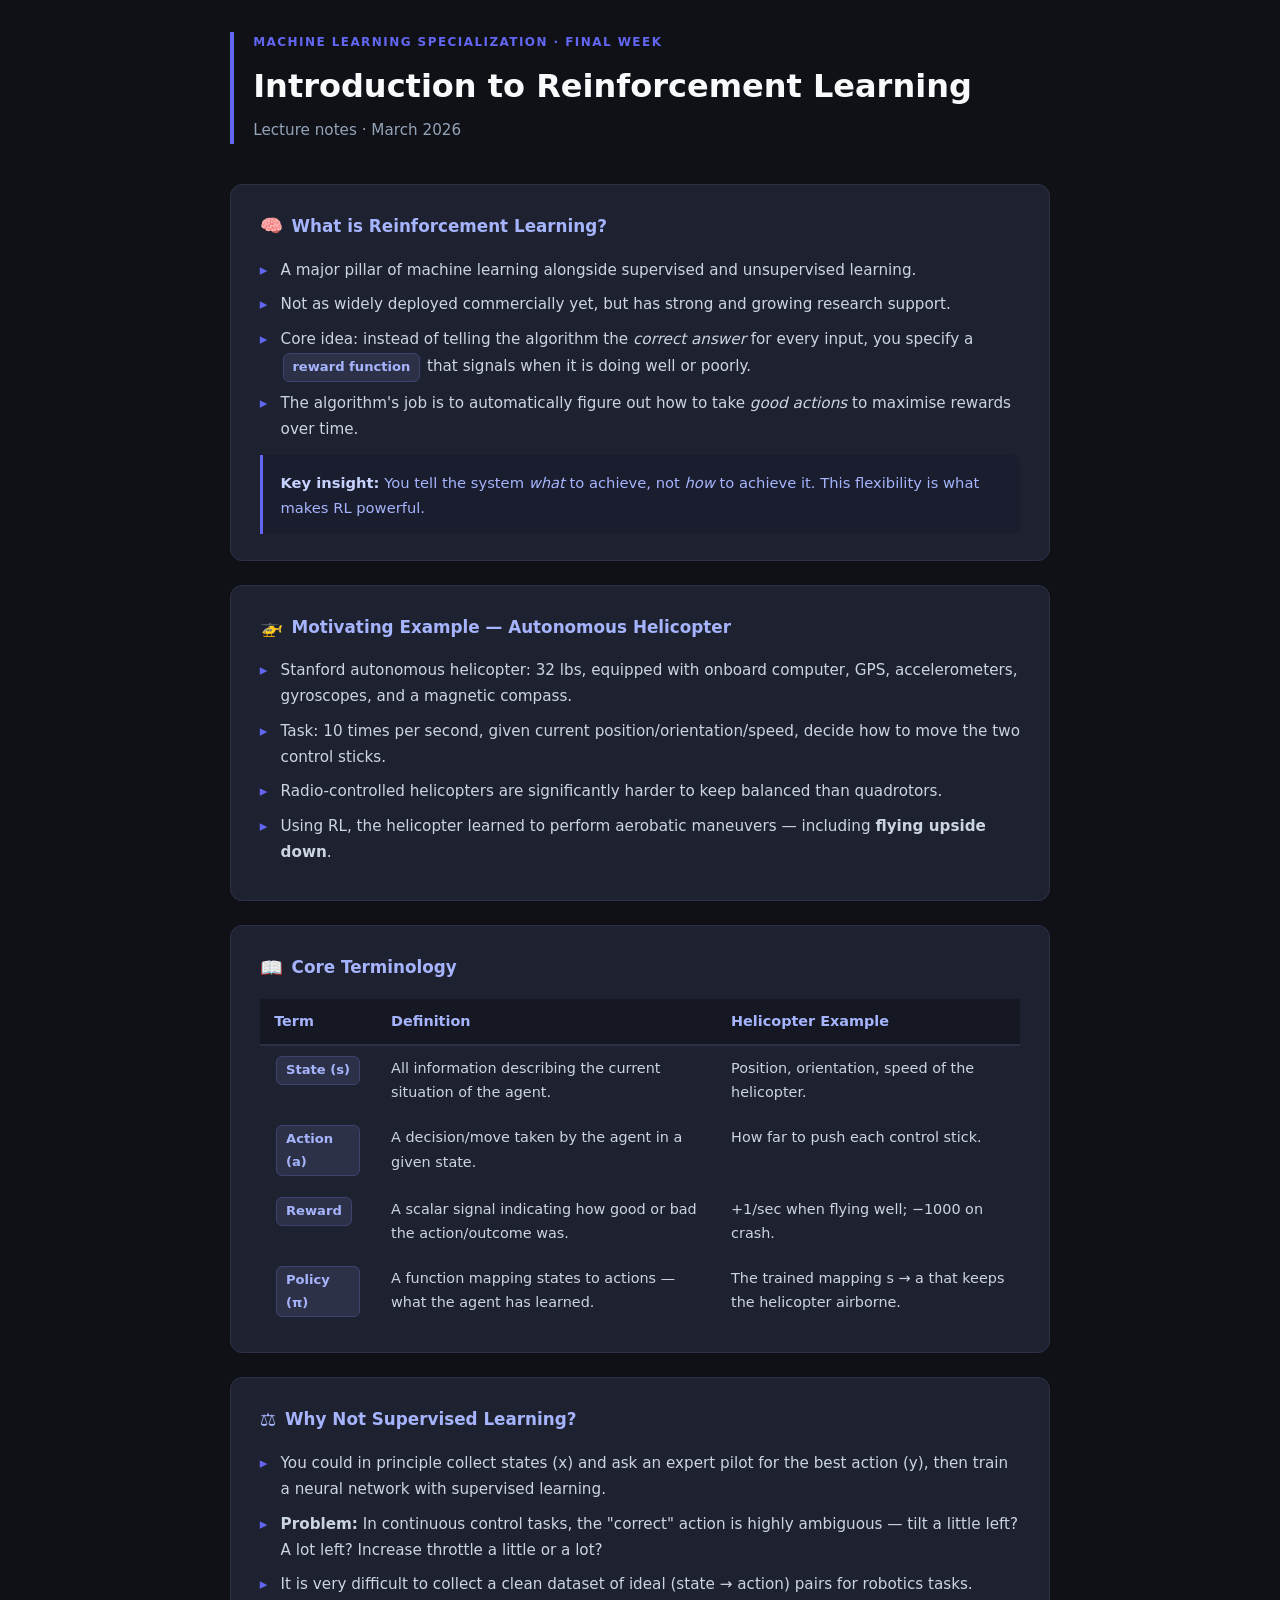
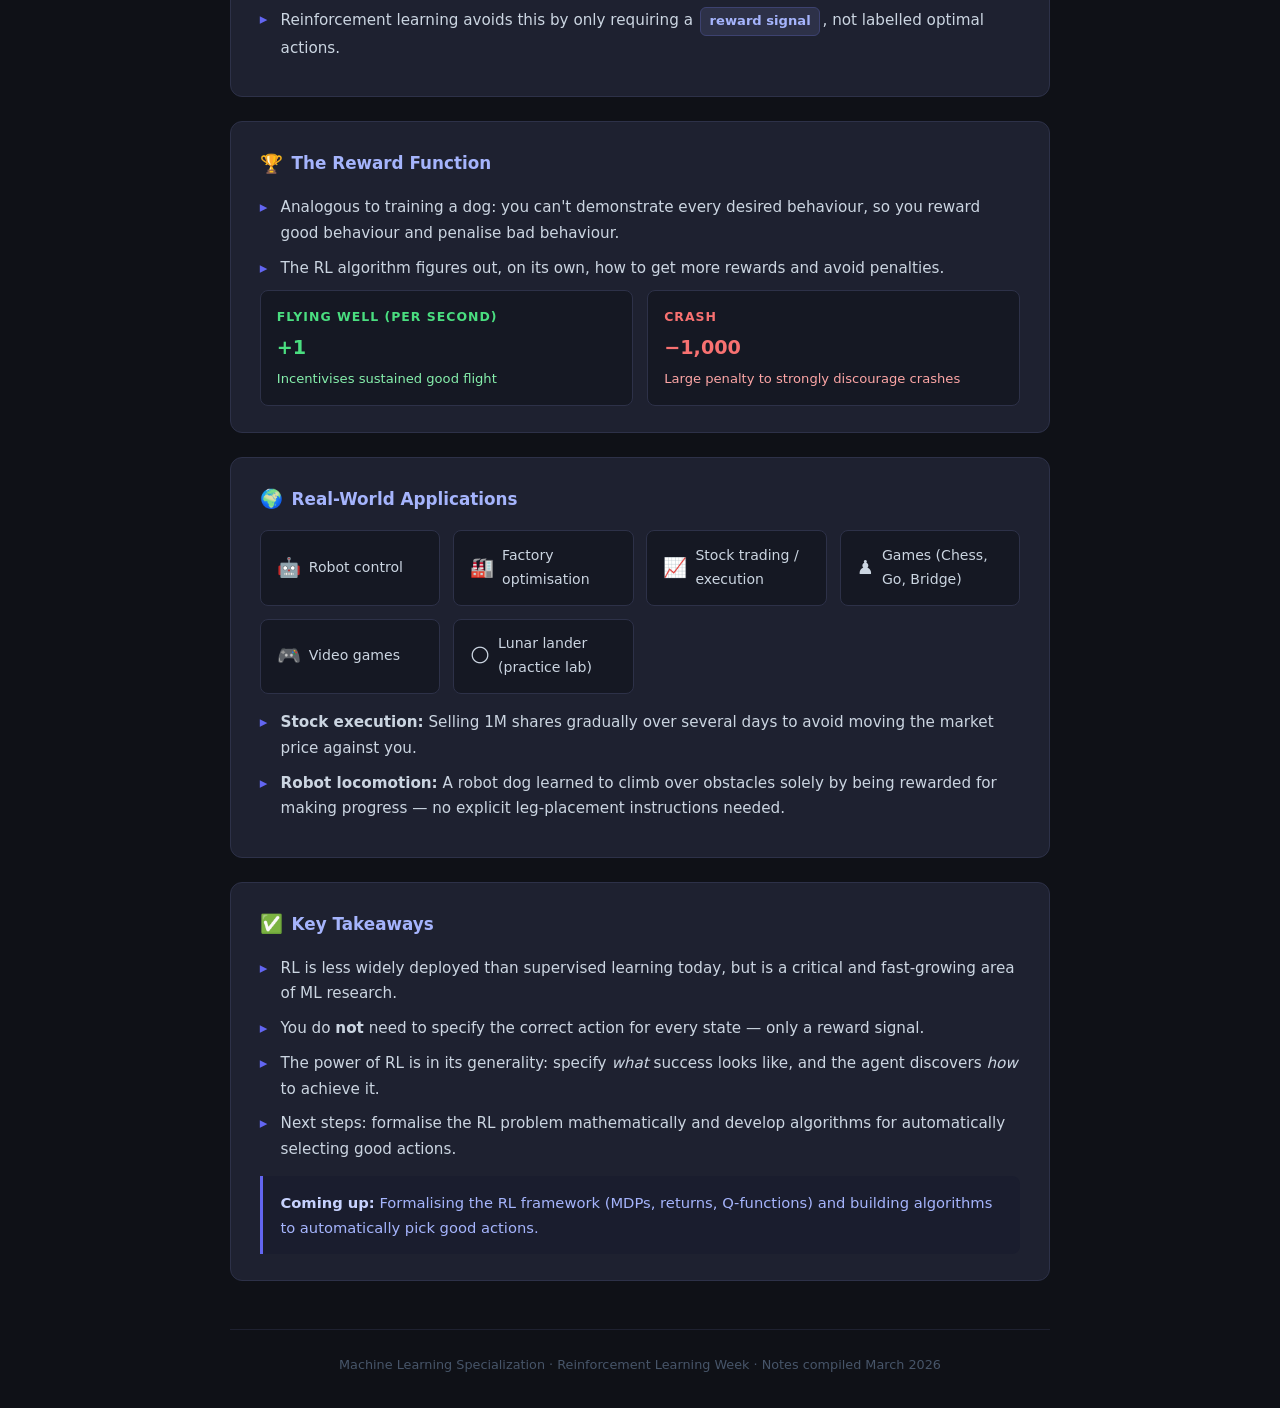
==== index.html @ 053bcd7f "Initial commit with project setup and basic structure established." ====
<!DOCTYPE html>
<html lang="en">
<head>
  <meta charset="UTF-8" />
  <meta name="viewport" content="width=device-width, initial-scale=1.0" />
  <title>Reinforcement Learning — Lecture Notes</title>
  <style>
    *, *::before, *::after { box-sizing: border-box; margin: 0; padding: 0; }

    body {
      font-family: 'Segoe UI', system-ui, -apple-system, sans-serif;
      background: #0f1117;
      color: #e2e8f0;
      line-height: 1.7;
      padding: 2rem 1rem;
    }

    .container {
      max-width: 820px;
      margin: 0 auto;
    }

    /* ── Header ── */
    header {
      border-left: 4px solid #6366f1;
      padding-left: 1.2rem;
      margin-bottom: 2.5rem;
    }
    header .tag {
      font-size: 0.75rem;
      font-weight: 600;
      letter-spacing: 0.12em;
      text-transform: uppercase;
      color: #6366f1;
      margin-bottom: 0.4rem;
    }
    header h1 {
      font-size: 2rem;
      font-weight: 700;
      color: #f8fafc;
      margin-bottom: 0.3rem;
    }
    header p.subtitle {
      color: #94a3b8;
      font-size: 0.95rem;
    }

    /* ── Section cards ── */
    .card {
      background: #1e2130;
      border: 1px solid #2d3148;
      border-radius: 12px;
      padding: 1.6rem 1.8rem;
      margin-bottom: 1.5rem;
    }
    .card h2 {
      font-size: 1.05rem;
      font-weight: 700;
      color: #a5b4fc;
      display: flex;
      align-items: center;
      gap: 0.55rem;
      margin-bottom: 1rem;
    }
    .card h2 .icon {
      font-size: 1.15rem;
    }

    ul {
      list-style: none;
      padding: 0;
    }
    ul li {
      position: relative;
      padding-left: 1.3rem;
      margin-bottom: 0.55rem;
      color: #cbd5e1;
      font-size: 0.95rem;
    }
    ul li::before {
      content: '▸';
      position: absolute;
      left: 0;
      color: #6366f1;
    }

    /* ── Key term pills ── */
    .term {
      display: inline-block;
      background: #2d3148;
      color: #a5b4fc;
      font-size: 0.82rem;
      font-weight: 600;
      padding: 0.15rem 0.55rem;
      border-radius: 6px;
      margin: 0 2px;
      border: 1px solid #3d4270;
    }

    /* ── Reward box ── */
    .reward-grid {
      display: grid;
      grid-template-columns: 1fr 1fr;
      gap: 0.9rem;
      margin-top: 0.5rem;
    }
    .reward-item {
      background: #151823;
      border-radius: 8px;
      padding: 0.9rem 1rem;
      border: 1px solid #2d3148;
      font-size: 0.9rem;
    }
    .reward-item .label {
      font-size: 0.78rem;
      font-weight: 700;
      letter-spacing: 0.08em;
      text-transform: uppercase;
      margin-bottom: 0.3rem;
    }
    .good .label { color: #4ade80; }
    .bad  .label { color: #f87171; }
    .reward-item .value {
      font-size: 1.2rem;
      font-weight: 700;
    }
    .good .value { color: #4ade80; }
    .bad  .value { color: #f87171; }

    /* ── Applications grid ── */
    .app-grid {
      display: grid;
      grid-template-columns: repeat(auto-fit, minmax(160px, 1fr));
      gap: 0.8rem;
      margin-top: 0.4rem;
    }
    .app-item {
      background: #151823;
      border: 1px solid #2d3148;
      border-radius: 8px;
      padding: 0.8rem 1rem;
      font-size: 0.88rem;
      color: #cbd5e1;
      display: flex;
      align-items: center;
      gap: 0.5rem;
    }
    .app-item .emoji { font-size: 1.2rem; }

    /* ── Callout ── */
    .callout {
      background: #1a1d2e;
      border-left: 3px solid #6366f1;
      border-radius: 0 8px 8px 0;
      padding: 0.9rem 1.1rem;
      margin-top: 0.8rem;
      font-size: 0.92rem;
      color: #a5b4fc;
    }
    .callout strong { color: #c7d2fe; }

    /* ── Comparison table ── */
    table {
      width: 100%;
      border-collapse: collapse;
      font-size: 0.9rem;
      margin-top: 0.6rem;
    }
    th {
      background: #151823;
      color: #a5b4fc;
      font-weight: 700;
      padding: 0.65rem 0.9rem;
      text-align: left;
      border-bottom: 2px solid #2d3148;
    }
    td {
      padding: 0.6rem 0.9rem;
      border-bottom: 1px solid #1e2130;
      color: #cbd5e1;
      vertical-align: top;
    }
    tr:last-child td { border-bottom: none; }
    tr:hover td { background: #1a1e30; }

    /* ── Footer ── */
    footer {
      text-align: center;
      color: #475569;
      font-size: 0.8rem;
      margin-top: 3rem;
      padding-top: 1.5rem;
      border-top: 1px solid #1e2130;
    }
  </style>
</head>
<body>
<div class="container">

  <header>
    <div class="tag">Machine Learning Specialization · Final Week</div>
    <h1>Introduction to Reinforcement Learning</h1>
    <p class="subtitle">Lecture notes · March 2026</p>
  </header>

  <!-- 1. What is RL? -->
  <div class="card">
    <h2><span class="icon">🧠</span> What is Reinforcement Learning?</h2>
    <ul>
      <li>A major pillar of machine learning alongside supervised and unsupervised learning.</li>
      <li>Not as widely deployed commercially yet, but has strong and growing research support.</li>
      <li>Core idea: instead of telling the algorithm the <em>correct answer</em> for every input, you specify a <span class="term">reward function</span> that signals when it is doing well or poorly.</li>
      <li>The algorithm's job is to automatically figure out how to take <em>good actions</em> to maximise rewards over time.</li>
    </ul>
    <div class="callout">
      <strong>Key insight:</strong> You tell the system <em>what</em> to achieve, not <em>how</em> to achieve it. This flexibility is what makes RL powerful.
    </div>
  </div>

  <!-- 2. Motivating Example -->
  <div class="card">
    <h2><span class="icon">🚁</span> Motivating Example — Autonomous Helicopter</h2>
    <ul>
      <li>Stanford autonomous helicopter: 32 lbs, equipped with onboard computer, GPS, accelerometers, gyroscopes, and a magnetic compass.</li>
      <li>Task: 10 times per second, given current position/orientation/speed, decide how to move the two control sticks.</li>
      <li>Radio-controlled helicopters are significantly harder to keep balanced than quadrotors.</li>
      <li>Using RL, the helicopter learned to perform aerobatic maneuvers — including <strong>flying upside down</strong>.</li>
    </ul>
  </div>

  <!-- 3. Core Terminology -->
  <div class="card">
    <h2><span class="icon">📖</span> Core Terminology</h2>
    <table>
      <thead>
        <tr>
          <th>Term</th>
          <th>Definition</th>
          <th>Helicopter Example</th>
        </tr>
      </thead>
      <tbody>
        <tr>
          <td><span class="term">State (s)</span></td>
          <td>All information describing the current situation of the agent.</td>
          <td>Position, orientation, speed of the helicopter.</td>
        </tr>
        <tr>
          <td><span class="term">Action (a)</span></td>
          <td>A decision/move taken by the agent in a given state.</td>
          <td>How far to push each control stick.</td>
        </tr>
        <tr>
          <td><span class="term">Reward</span></td>
          <td>A scalar signal indicating how good or bad the action/outcome was.</td>
          <td>+1/sec when flying well; −1000 on crash.</td>
        </tr>
        <tr>
          <td><span class="term">Policy (π)</span></td>
          <td>A function mapping states to actions — what the agent has learned.</td>
          <td>The trained mapping s → a that keeps the helicopter airborne.</td>
        </tr>
      </tbody>
    </table>
  </div>

  <!-- 4. Why Not Supervised Learning? -->
  <div class="card">
    <h2><span class="icon">⚖️</span> Why Not Supervised Learning?</h2>
    <ul>
      <li>You could in principle collect states (x) and ask an expert pilot for the best action (y), then train a neural network with supervised learning.</li>
      <li><strong>Problem:</strong> In continuous control tasks, the "correct" action is highly ambiguous — tilt a little left? A lot left? Increase throttle a little or a lot?</li>
      <li>It is very difficult to collect a clean dataset of ideal (state → action) pairs for robotics tasks.</li>
      <li>Reinforcement learning avoids this by only requiring a <span class="term">reward signal</span>, not labelled optimal actions.</li>
    </ul>
  </div>

  <!-- 5. Reward Function -->
  <div class="card">
    <h2><span class="icon">🏆</span> The Reward Function</h2>
    <ul>
      <li>Analogous to training a dog: you can't demonstrate every desired behaviour, so you reward good behaviour and penalise bad behaviour.</li>
      <li>The RL algorithm figures out, on its own, how to get more rewards and avoid penalties.</li>
    </ul>
    <div class="reward-grid">
      <div class="reward-item good">
        <div class="label">Flying well (per second)</div>
        <div class="value">+1</div>
        <div style="font-size:0.82rem; color:#86efac; margin-top:0.25rem;">Incentivises sustained good flight</div>
      </div>
      <div class="reward-item bad">
        <div class="label">Crash</div>
        <div class="value">−1,000</div>
        <div style="font-size:0.82rem; color:#fca5a5; margin-top:0.25rem;">Large penalty to strongly discourage crashes</div>
      </div>
    </div>
  </div>

  <!-- 6. Applications -->
  <div class="card">
    <h2><span class="icon">🌍</span> Real-World Applications</h2>
    <div class="app-grid">
      <div class="app-item"><span class="emoji">🤖</span> Robot control</div>
      <div class="app-item"><span class="emoji">🏭</span> Factory optimisation</div>
      <div class="app-item"><span class="emoji">📈</span> Stock trading / execution</div>
      <div class="app-item"><span class="emoji">♟️</span> Games (Chess, Go, Bridge)</div>
      <div class="app-item"><span class="emoji">🎮</span> Video games</div>
      <div class="app-item"><span class="emoji">🌕</span> Lunar lander (practice lab)</div>
    </div>
    <ul style="margin-top:1rem;">
      <li><strong>Stock execution:</strong> Selling 1M shares gradually over several days to avoid moving the market price against you.</li>
      <li><strong>Robot locomotion:</strong> A robot dog learned to climb over obstacles solely by being rewarded for making progress — no explicit leg-placement instructions needed.</li>
    </ul>
  </div>

  <!-- 7. Key Takeaways -->
  <div class="card">
    <h2><span class="icon">✅</span> Key Takeaways</h2>
    <ul>
      <li>RL is less widely deployed than supervised learning today, but is a critical and fast-growing area of ML research.</li>
      <li>You do <strong>not</strong> need to specify the correct action for every state — only a reward signal.</li>
      <li>The power of RL is in its generality: specify <em>what</em> success looks like, and the agent discovers <em>how</em> to achieve it.</li>
      <li>Next steps: formalise the RL problem mathematically and develop algorithms for automatically selecting good actions.</li>
    </ul>
    <div class="callout">
      <strong>Coming up:</strong> Formalising the RL framework (MDPs, returns, Q-functions) and building algorithms to automatically pick good actions.
    </div>
  </div>

  <footer>
    Machine Learning Specialization · Reinforcement Learning Week · Notes compiled March 2026
  </footer>

</div>
</body>
</html>
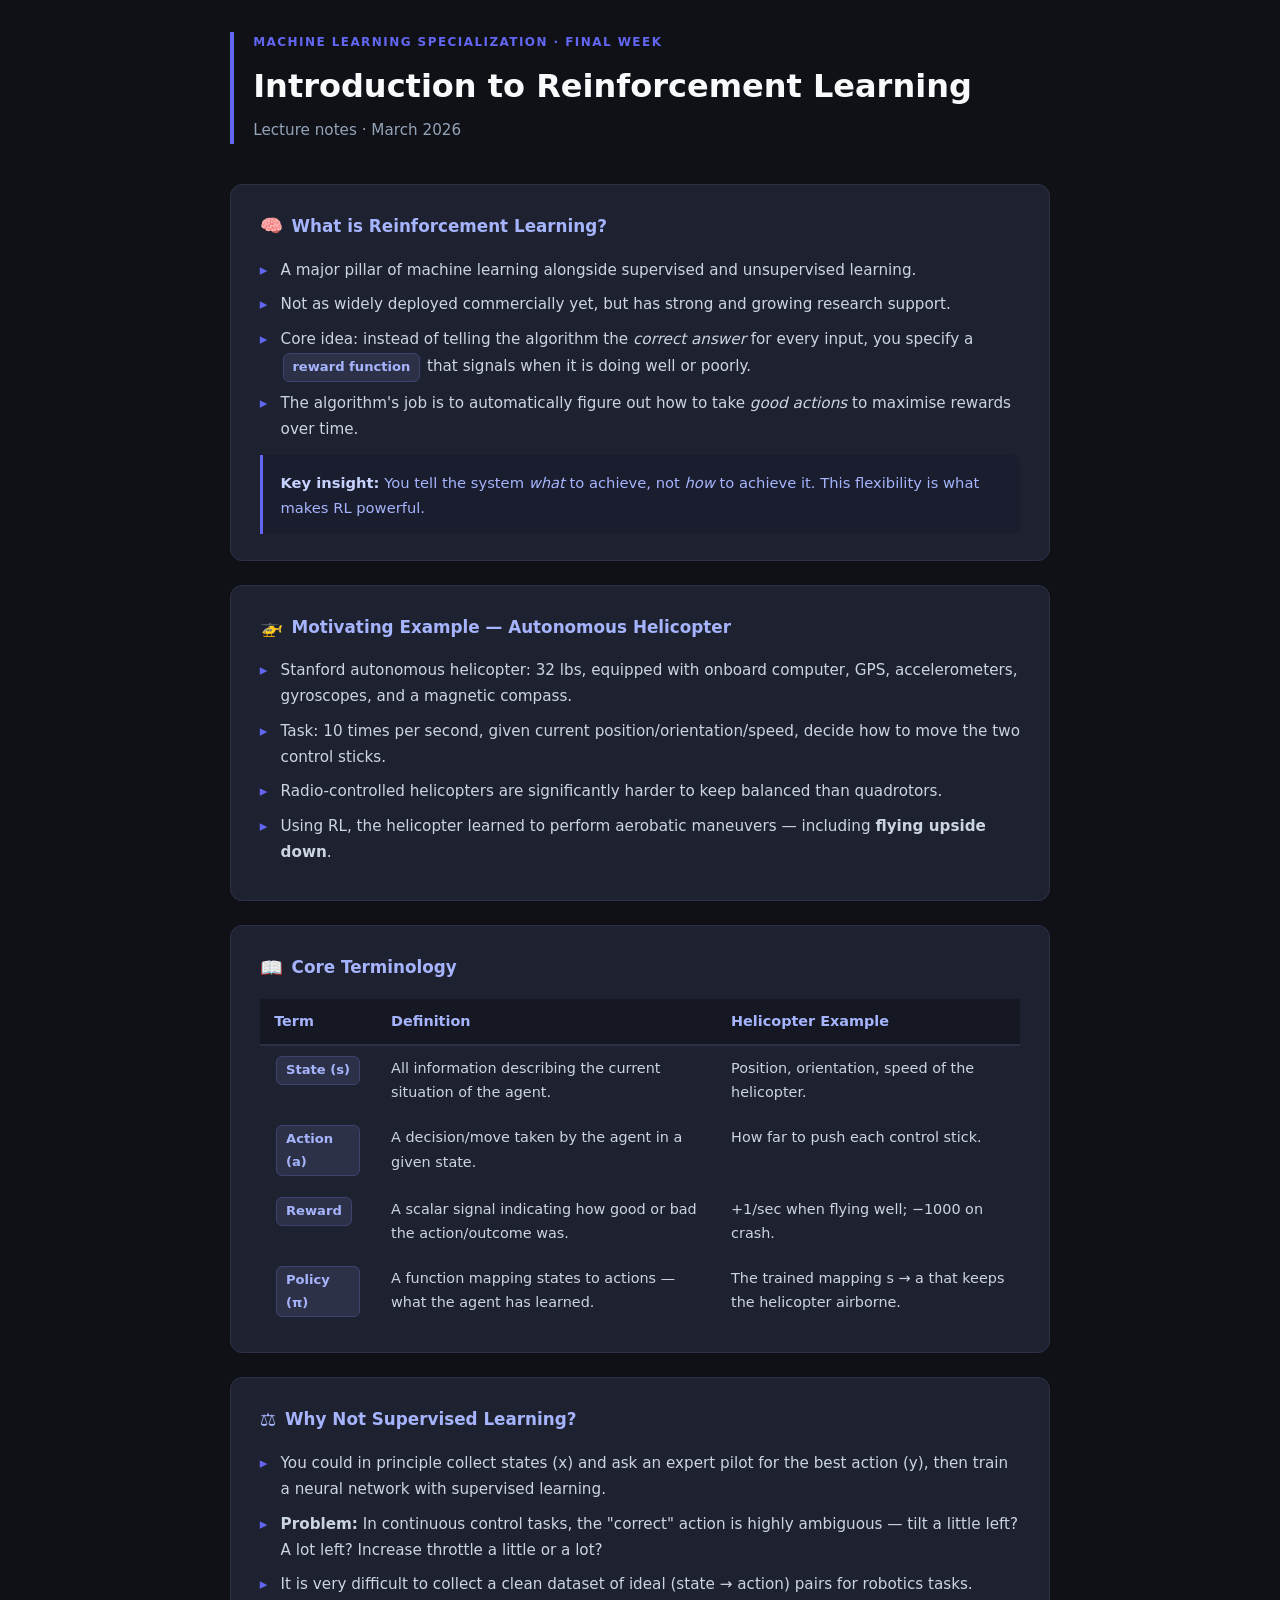
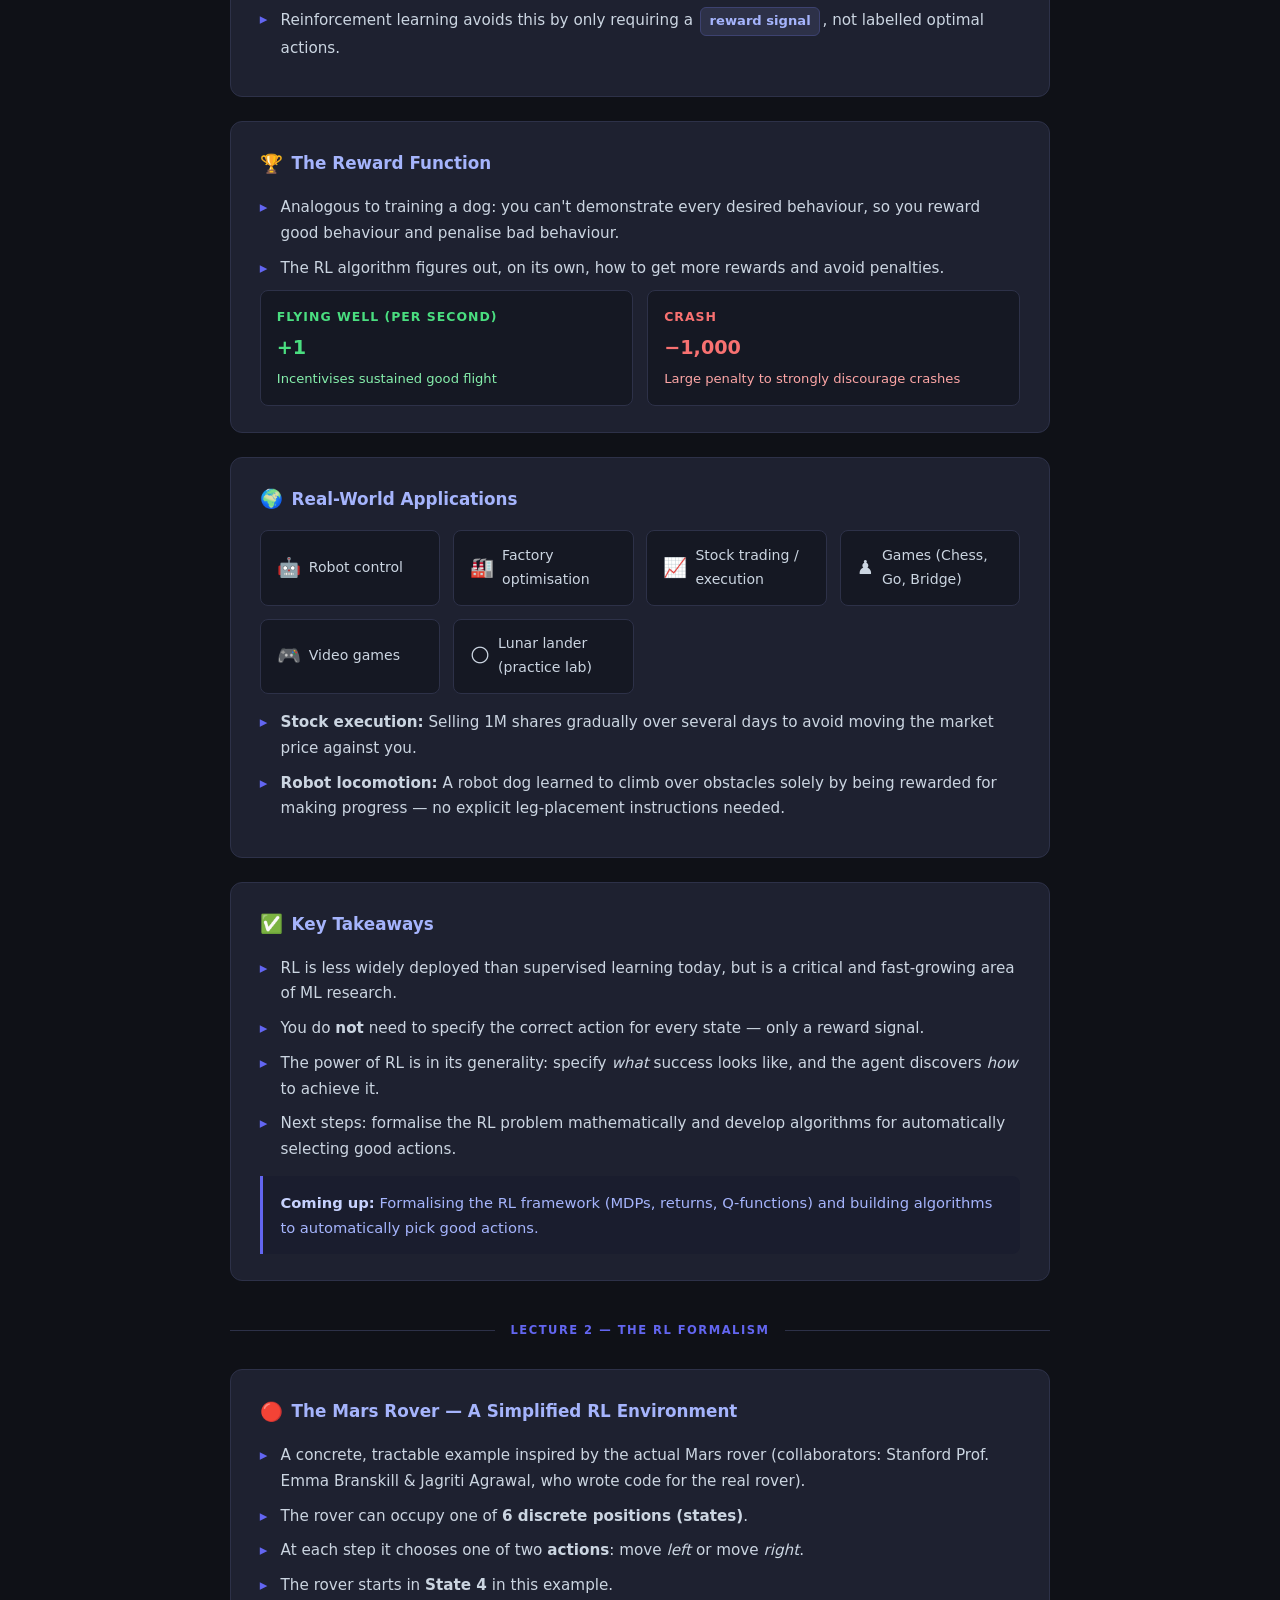
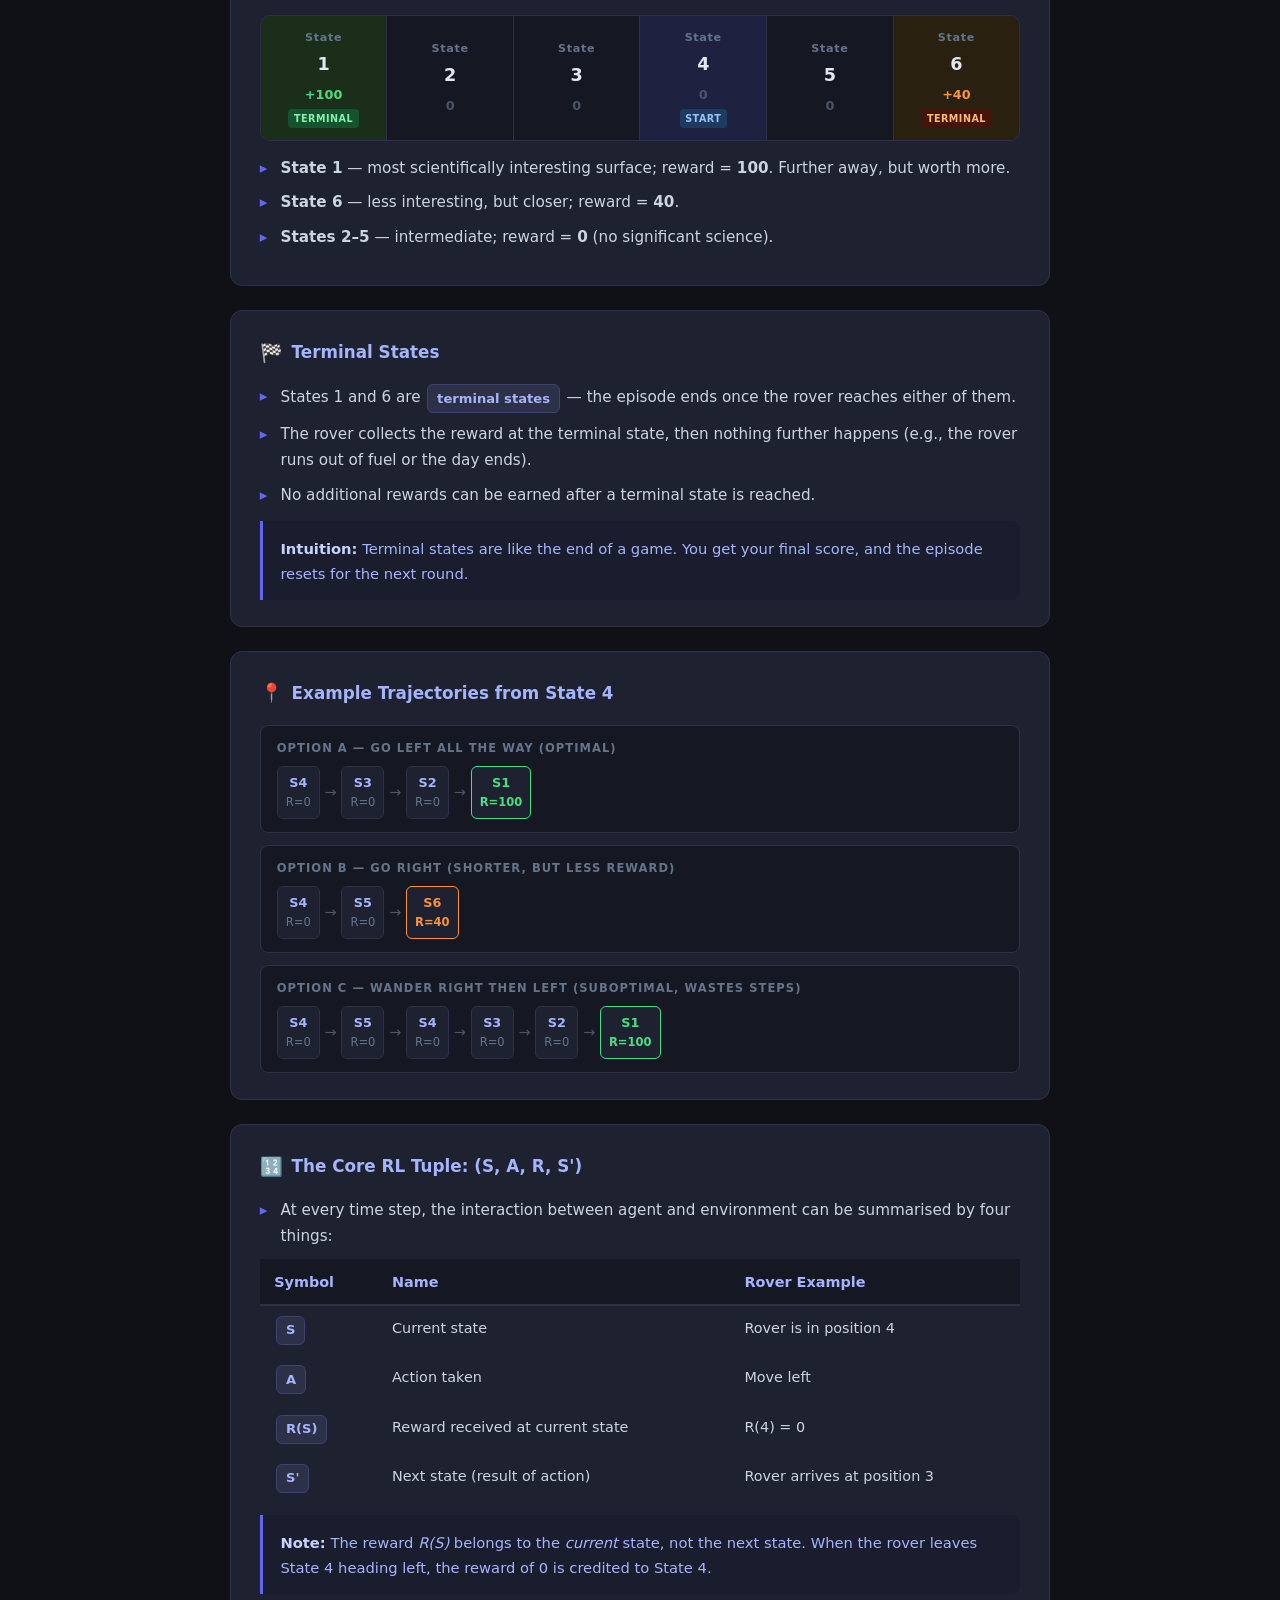
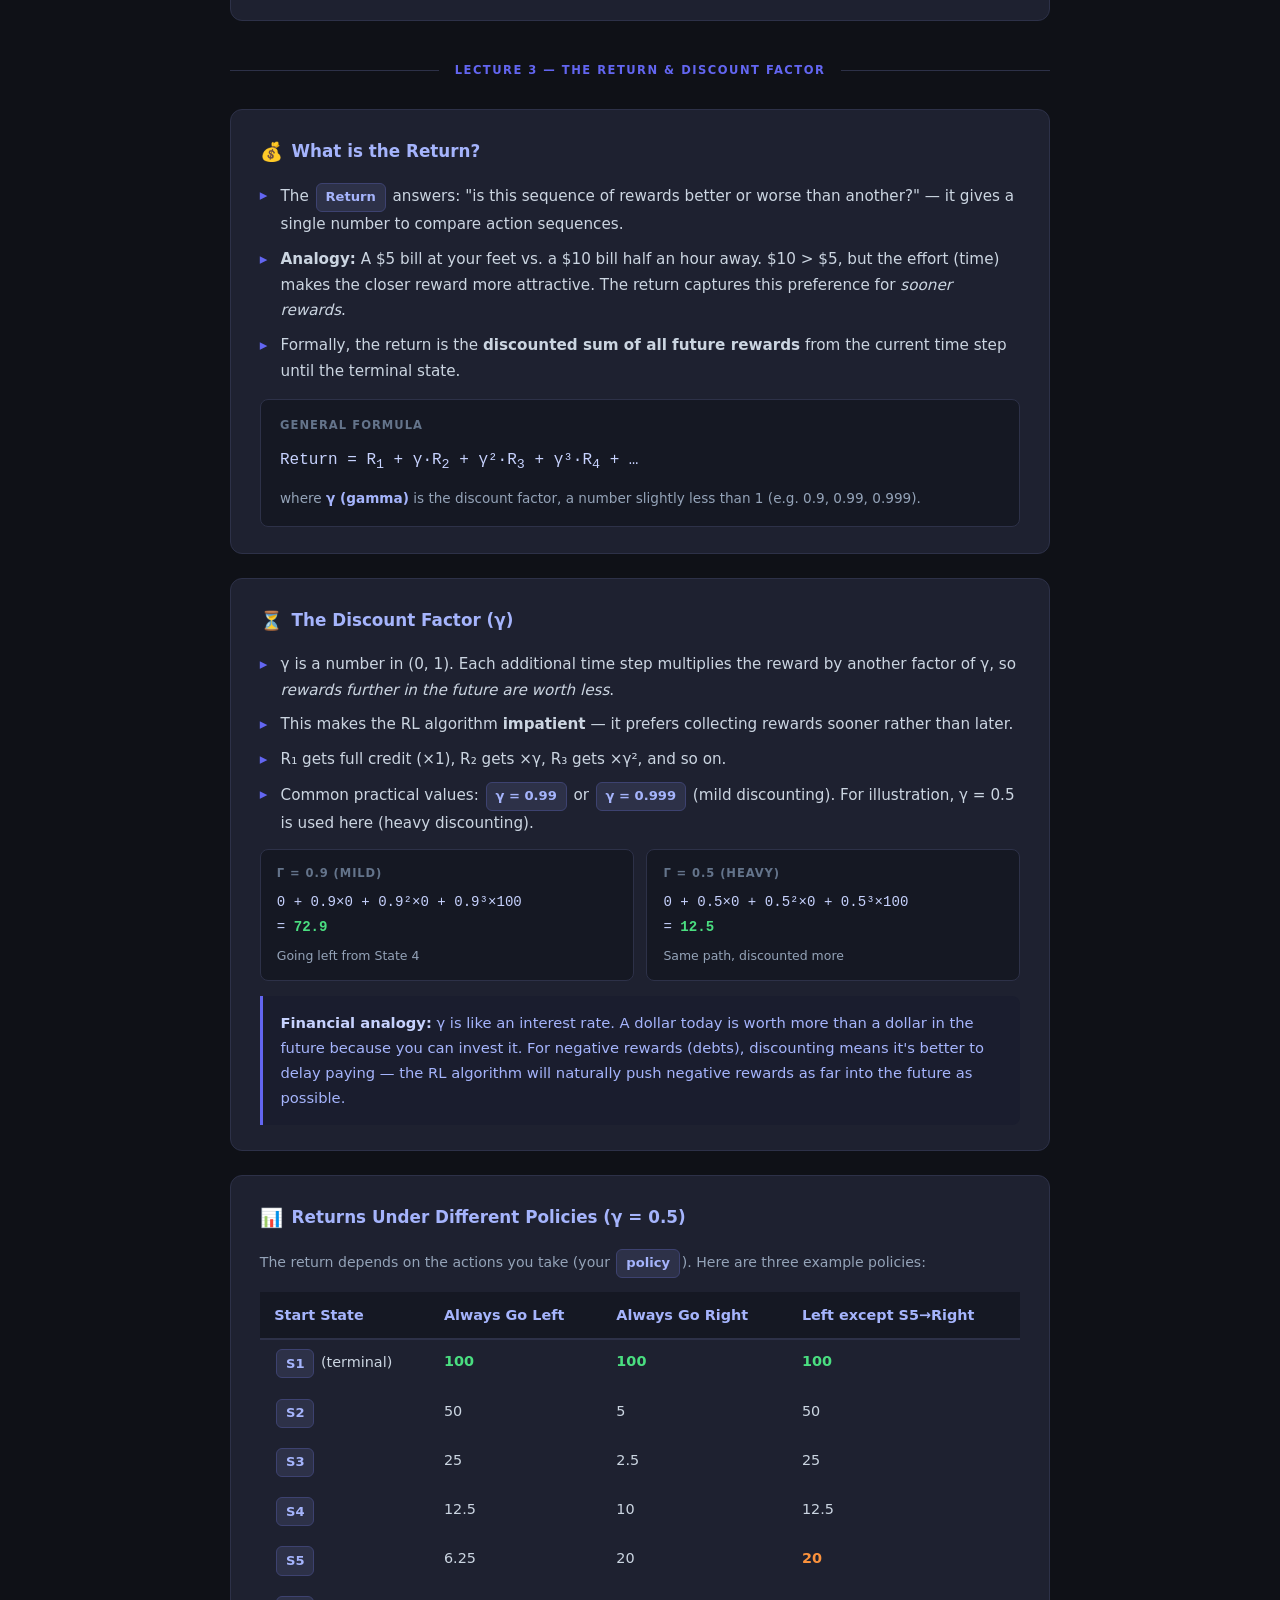
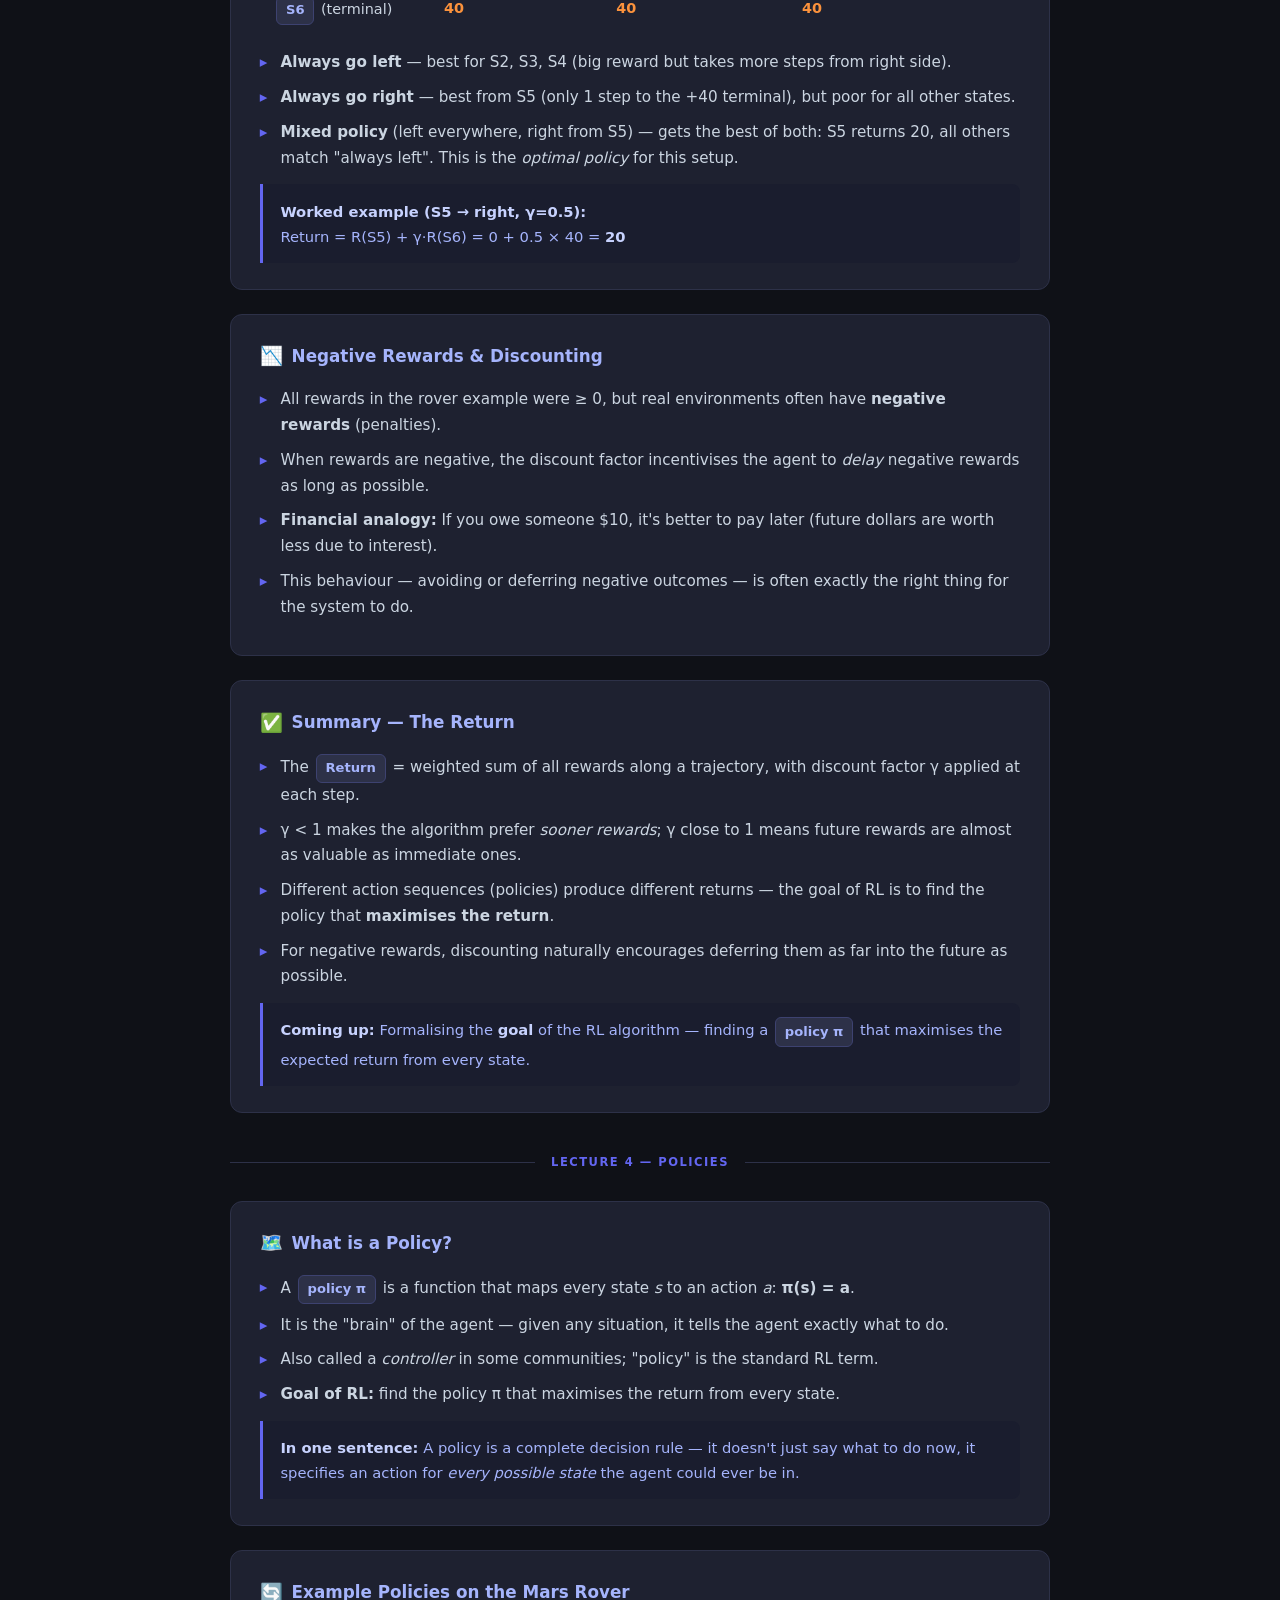
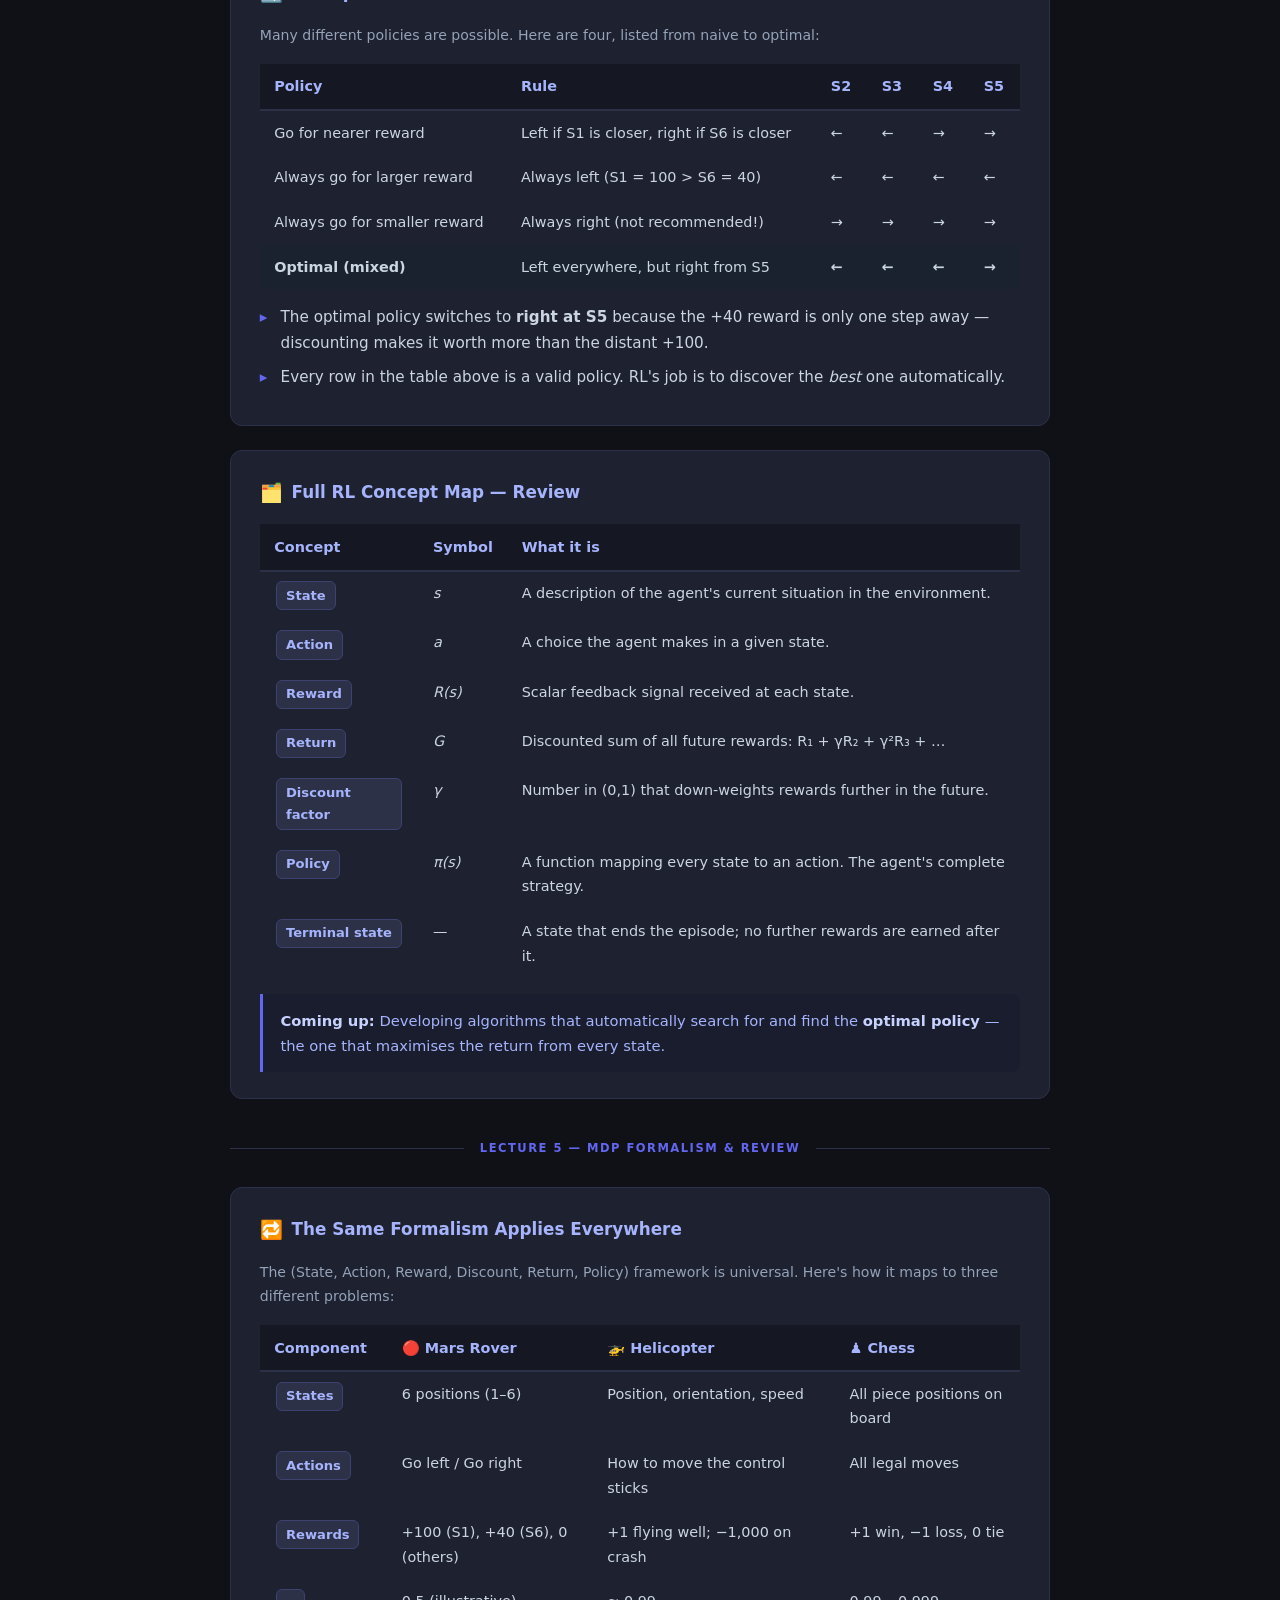
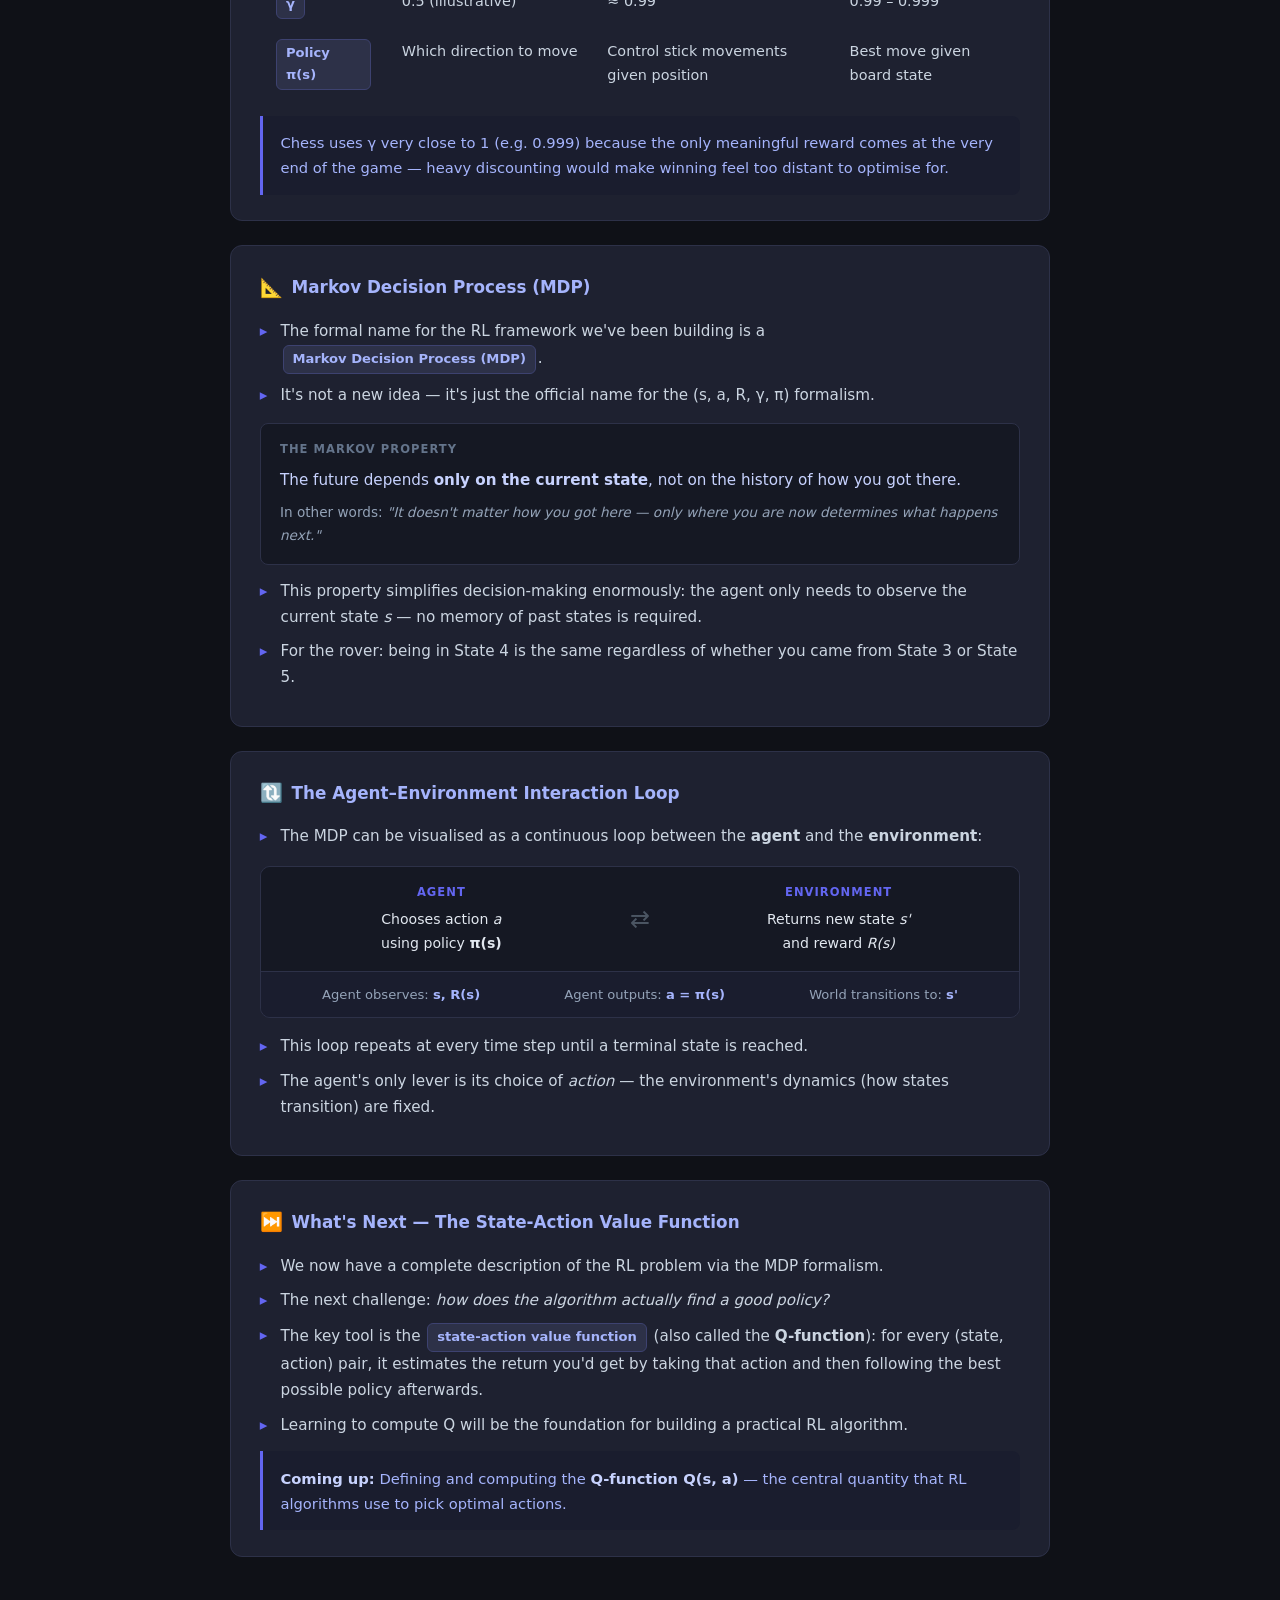
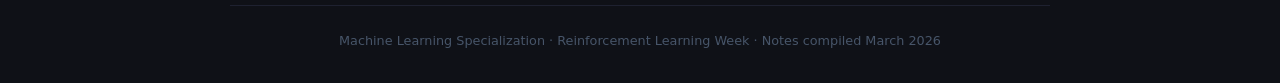
==== commit bb889232: "notes added" ====
--- a/index.html
+++ b/index.html
@@ -183,6 +183,126 @@
     tr:last-child td { border-bottom: none; }
     tr:hover td { background: #1a1e30; }
 
+    /* ── Section divider ── */
+    .section-divider {
+      display: flex;
+      align-items: center;
+      gap: 1rem;
+      margin: 2.5rem 0 1.8rem;
+    }
+    .section-divider span {
+      font-size: 0.72rem;
+      font-weight: 700;
+      letter-spacing: 0.13em;
+      text-transform: uppercase;
+      color: #6366f1;
+      white-space: nowrap;
+    }
+    .section-divider hr {
+      flex: 1;
+      border: none;
+      border-top: 1px solid #2d3148;
+    }
+
+    /* ── Mars Rover state diagram ── */
+    .rover-track {
+      display: flex;
+      align-items: stretch;
+      gap: 0;
+      margin: 1rem 0 0.4rem;
+      border-radius: 10px;
+      overflow: hidden;
+      border: 1px solid #2d3148;
+    }
+    .rover-state {
+      flex: 1;
+      display: flex;
+      flex-direction: column;
+      align-items: center;
+      justify-content: center;
+      padding: 0.75rem 0.4rem;
+      background: #151823;
+      border-right: 1px solid #2d3148;
+      position: relative;
+      transition: background 0.2s;
+    }
+    .rover-state:last-child { border-right: none; }
+    .rover-state.terminal-left  { background: #1a2e1a; }
+    .rover-state.terminal-right { background: #2a2010; }
+    .rover-state.current        { background: #1e2240; }
+    .rover-state .s-label {
+      font-size: 0.7rem;
+      font-weight: 700;
+      color: #64748b;
+      letter-spacing: 0.06em;
+      margin-bottom: 0.2rem;
+    }
+    .rover-state .s-num {
+      font-size: 1.1rem;
+      font-weight: 800;
+      color: #e2e8f0;
+    }
+    .rover-state .s-reward {
+      font-size: 0.8rem;
+      font-weight: 700;
+      margin-top: 0.25rem;
+    }
+    .terminal-left  .s-reward { color: #4ade80; }
+    .terminal-right .s-reward { color: #fb923c; }
+    .rover-state .s-reward.zero { color: #475569; }
+    .rover-state .s-tag {
+      font-size: 0.6rem;
+      margin-top: 0.2rem;
+      padding: 0.1rem 0.35rem;
+      border-radius: 4px;
+      font-weight: 700;
+      letter-spacing: 0.05em;
+      text-transform: uppercase;
+    }
+    .terminal-left  .s-tag { background: #14532d; color: #86efac; }
+    .terminal-right .s-tag { background: #431407; color: #fdba74; }
+    .current .s-tag { background: #1e3a5f; color: #93c5fd; }
+
+    /* ── Trajectory box ── */
+    .trajectory {
+      background: #151823;
+      border: 1px solid #2d3148;
+      border-radius: 8px;
+      padding: 0.85rem 1rem;
+      margin-top: 0.7rem;
+      font-size: 0.88rem;
+    }
+    .trajectory .traj-label {
+      font-size: 0.72rem;
+      font-weight: 700;
+      letter-spacing: 0.09em;
+      text-transform: uppercase;
+      color: #64748b;
+      margin-bottom: 0.45rem;
+    }
+    .traj-steps {
+      display: flex;
+      flex-wrap: wrap;
+      align-items: center;
+      gap: 0.3rem;
+    }
+    .traj-step {
+      display: flex;
+      flex-direction: column;
+      align-items: center;
+      background: #1e2130;
+      border: 1px solid #2d3148;
+      border-radius: 6px;
+      padding: 0.3rem 0.5rem;
+      font-size: 0.8rem;
+    }
+    .traj-step .ts-state { color: #a5b4fc; font-weight: 700; }
+    .traj-step .ts-reward { color: #64748b; font-size: 0.72rem; }
+    .traj-arrow { color: #4b5563; font-size: 0.9rem; }
+    .traj-step.terminal { border-color: #4ade80; }
+    .traj-step.terminal .ts-state { color: #4ade80; }
+    .traj-step.terminal .ts-reward { color: #4ade80; font-weight: 700; }
+
     /* ── Footer ── */
     footer {
       text-align: center;
@@ -313,7 +433,7 @@
     </ul>
   </div>
 
-  <!-- 7. Key Takeaways -->
+  <!-- 7. Key Takeaways (Lecture 1) -->
   <div class="card">
     <h2><span class="icon">✅</span> Key Takeaways</h2>
     <ul>
@@ -327,6 +447,569 @@
     </div>
   </div>
 
+  <!-- ── Lecture 2 Divider ── -->
+  <div class="section-divider">
+    <hr />
+    <span>Lecture 2 — The RL Formalism</span>
+    <hr />
+  </div>
+
+  <!-- 8. Mars Rover Example -->
+  <div class="card">
+    <h2><span class="icon">🔴</span> The Mars Rover — A Simplified RL Environment</h2>
+    <ul>
+      <li>A concrete, tractable example inspired by the actual Mars rover (collaborators: Stanford Prof. Emma Branskill & Jagriti Agrawal, who wrote code for the real rover).</li>
+      <li>The rover can occupy one of <strong>6 discrete positions (states)</strong>.</li>
+      <li>At each step it chooses one of two <strong>actions</strong>: move <em>left</em> or move <em>right</em>.</li>
+      <li>The rover starts in <strong>State 4</strong> in this example.</li>
+    </ul>
+
+    <!-- State diagram -->
+    <div class="rover-track">
+      <div class="rover-state terminal-left">
+        <div class="s-label">State</div>
+        <div class="s-num">1</div>
+        <div class="s-reward">+100</div>
+        <div class="s-tag">Terminal</div>
+      </div>
+      <div class="rover-state">
+        <div class="s-label">State</div>
+        <div class="s-num">2</div>
+        <div class="s-reward zero">0</div>
+      </div>
+      <div class="rover-state">
+        <div class="s-label">State</div>
+        <div class="s-num">3</div>
+        <div class="s-reward zero">0</div>
+      </div>
+      <div class="rover-state current">
+        <div class="s-label">State</div>
+        <div class="s-num">4</div>
+        <div class="s-reward zero">0</div>
+        <div class="s-tag">Start</div>
+      </div>
+      <div class="rover-state">
+        <div class="s-label">State</div>
+        <div class="s-num">5</div>
+        <div class="s-reward zero">0</div>
+      </div>
+      <div class="rover-state terminal-right">
+        <div class="s-label">State</div>
+        <div class="s-num">6</div>
+        <div class="s-reward">+40</div>
+        <div class="s-tag">Terminal</div>
+      </div>
+    </div>
+    <ul style="margin-top:0.9rem;">
+      <li><strong>State 1</strong> — most scientifically interesting surface; reward = <strong>100</strong>. Further away, but worth more.</li>
+      <li><strong>State 6</strong> — less interesting, but closer; reward = <strong>40</strong>.</li>
+      <li><strong>States 2–5</strong> — intermediate; reward = <strong>0</strong> (no significant science).</li>
+    </ul>
+  </div>
+
+  <!-- 9. Terminal States -->
+  <div class="card">
+    <h2><span class="icon">🏁</span> Terminal States</h2>
+    <ul>
+      <li>States 1 and 6 are <span class="term">terminal states</span> — the episode ends once the rover reaches either of them.</li>
+      <li>The rover collects the reward at the terminal state, then nothing further happens (e.g., the rover runs out of fuel or the day ends).</li>
+      <li>No additional rewards can be earned after a terminal state is reached.</li>
+    </ul>
+    <div class="callout">
+      <strong>Intuition:</strong> Terminal states are like the end of a game. You get your final score, and the episode resets for the next round.
+    </div>
+  </div>
+
+  <!-- 10. Example Trajectories -->
+  <div class="card">
+    <h2><span class="icon">📍</span> Example Trajectories from State 4</h2>
+
+    <div class="trajectory">
+      <div class="traj-label">Option A — Go left all the way (optimal)</div>
+      <div class="traj-steps">
+        <div class="traj-step"><span class="ts-state">S4</span><span class="ts-reward">R=0</span></div>
+        <div class="traj-arrow">→</div>
+        <div class="traj-step"><span class="ts-state">S3</span><span class="ts-reward">R=0</span></div>
+        <div class="traj-arrow">→</div>
+        <div class="traj-step"><span class="ts-state">S2</span><span class="ts-reward">R=0</span></div>
+        <div class="traj-arrow">→</div>
+        <div class="traj-step terminal"><span class="ts-state">S1</span><span class="ts-reward">R=100</span></div>
+      </div>
+    </div>
+
+    <div class="trajectory">
+      <div class="traj-label">Option B — Go right (shorter, but less reward)</div>
+      <div class="traj-steps">
+        <div class="traj-step"><span class="ts-state">S4</span><span class="ts-reward">R=0</span></div>
+        <div class="traj-arrow">→</div>
+        <div class="traj-step"><span class="ts-state">S5</span><span class="ts-reward">R=0</span></div>
+        <div class="traj-arrow">→</div>
+        <div class="traj-step terminal" style="border-color:#fb923c"><span class="ts-state" style="color:#fb923c">S6</span><span class="ts-reward" style="color:#fb923c">R=40</span></div>
+      </div>
+    </div>
+
+    <div class="trajectory">
+      <div class="traj-label">Option C — Wander right then left (suboptimal, wastes steps)</div>
+      <div class="traj-steps">
+        <div class="traj-step"><span class="ts-state">S4</span><span class="ts-reward">R=0</span></div>
+        <div class="traj-arrow">→</div>
+        <div class="traj-step"><span class="ts-state">S5</span><span class="ts-reward">R=0</span></div>
+        <div class="traj-arrow">→</div>
+        <div class="traj-step"><span class="ts-state">S4</span><span class="ts-reward">R=0</span></div>
+        <div class="traj-arrow">→</div>
+        <div class="traj-step"><span class="ts-state">S3</span><span class="ts-reward">R=0</span></div>
+        <div class="traj-arrow">→</div>
+        <div class="traj-step"><span class="ts-state">S2</span><span class="ts-reward">R=0</span></div>
+        <div class="traj-arrow">→</div>
+        <div class="traj-step terminal"><span class="ts-state">S1</span><span class="ts-reward">R=100</span></div>
+      </div>
+    </div>
+  </div>
+
+  <!-- 11. The RL Tuple -->
+  <div class="card">
+    <h2><span class="icon">🔢</span> The Core RL Tuple: (S, A, R, S')</h2>
+    <ul>
+      <li>At every time step, the interaction between agent and environment can be summarised by four things:</li>
+    </ul>
+    <table style="margin-top:0.6rem;">
+      <thead>
+        <tr>
+          <th>Symbol</th>
+          <th>Name</th>
+          <th>Rover Example</th>
+        </tr>
+      </thead>
+      <tbody>
+        <tr>
+          <td><span class="term">S</span></td>
+          <td>Current state</td>
+          <td>Rover is in position 4</td>
+        </tr>
+        <tr>
+          <td><span class="term">A</span></td>
+          <td>Action taken</td>
+          <td>Move left</td>
+        </tr>
+        <tr>
+          <td><span class="term">R(S)</span></td>
+          <td>Reward received at current state</td>
+          <td>R(4) = 0</td>
+        </tr>
+        <tr>
+          <td><span class="term">S'</span></td>
+          <td>Next state (result of action)</td>
+          <td>Rover arrives at position 3</td>
+        </tr>
+      </tbody>
+    </table>
+    <div class="callout">
+      <strong>Note:</strong> The reward <em>R(S)</em> belongs to the <em>current</em> state, not the next state. When the rover leaves State 4 heading left, the reward of 0 is credited to State 4.
+    </div>
+  </div>
+
+  <!-- 12. What's Next (now answered below) -->
+
+  <!-- ── Lecture 3 Divider ── -->
+  <div class="section-divider">
+    <hr />
+    <span>Lecture 3 — The Return &amp; Discount Factor</span>
+    <hr />
+  </div>
+
+  <!-- 13. What is the Return? -->
+  <div class="card">
+    <h2><span class="icon">💰</span> What is the Return?</h2>
+    <ul>
+      <li>The <span class="term">Return</span> answers: "is this sequence of rewards better or worse than another?" — it gives a single number to compare action sequences.</li>
+      <li><strong>Analogy:</strong> A $5 bill at your feet vs. a $10 bill half an hour away. $10 &gt; $5, but the effort (time) makes the closer reward more attractive. The return captures this preference for <em>sooner rewards</em>.</li>
+      <li>Formally, the return is the <strong>discounted sum of all future rewards</strong> from the current time step until the terminal state.</li>
+    </ul>
+
+    <!-- Formula display -->
+    <div style="background:#151823; border:1px solid #2d3148; border-radius:8px; padding:1rem 1.2rem; margin-top:0.9rem; font-size:0.92rem;">
+      <div style="font-size:0.72rem; font-weight:700; letter-spacing:0.09em; text-transform:uppercase; color:#64748b; margin-bottom:0.6rem;">General Formula</div>
+      <div style="font-family: 'Courier New', monospace; color:#c7d2fe; font-size:1rem; line-height:1.9;">
+        Return = R<sub>1</sub> + γ·R<sub>2</sub> + γ²·R<sub>3</sub> + γ³·R<sub>4</sub> + …
+      </div>
+      <div style="margin-top:0.6rem; color:#94a3b8; font-size:0.85rem;">
+        where <strong style="color:#a5b4fc;">γ (gamma)</strong> is the discount factor, a number slightly less than 1 (e.g. 0.9, 0.99, 0.999).
+      </div>
+    </div>
+  </div>
+
+  <!-- 14. Discount Factor -->
+  <div class="card">
+    <h2><span class="icon">⏳</span> The Discount Factor (γ)</h2>
+    <ul>
+      <li>γ is a number in (0, 1). Each additional time step multiplies the reward by another factor of γ, so <em>rewards further in the future are worth less</em>.</li>
+      <li>This makes the RL algorithm <strong>impatient</strong> — it prefers collecting rewards sooner rather than later.</li>
+      <li>R₁ gets full credit (×1), R₂ gets ×γ, R₃ gets ×γ², and so on.</li>
+      <li>Common practical values: <span class="term">γ = 0.99</span> or <span class="term">γ = 0.999</span> (mild discounting). For illustration, γ = 0.5 is used here (heavy discounting).</li>
+    </ul>
+
+    <!-- γ comparison -->
+    <div style="display:grid; grid-template-columns:1fr 1fr; gap:0.8rem; margin-top:0.8rem;">
+      <div style="background:#151823; border:1px solid #2d3148; border-radius:8px; padding:0.85rem 1rem;">
+        <div style="font-size:0.72rem; font-weight:700; text-transform:uppercase; letter-spacing:0.08em; color:#64748b; margin-bottom:0.4rem;">γ = 0.9  (mild)</div>
+        <div style="font-family:monospace; color:#c7d2fe; font-size:0.88rem; line-height:1.8;">
+          0 + 0.9×0 + 0.9²×0 + 0.9³×100<br>
+          = <strong style="color:#4ade80;">72.9</strong>
+        </div>
+        <div style="font-size:0.78rem; color:#94a3b8; margin-top:0.3rem;">Going left from State 4</div>
+      </div>
+      <div style="background:#151823; border:1px solid #2d3148; border-radius:8px; padding:0.85rem 1rem;">
+        <div style="font-size:0.72rem; font-weight:700; text-transform:uppercase; letter-spacing:0.08em; color:#64748b; margin-bottom:0.4rem;">γ = 0.5  (heavy)</div>
+        <div style="font-family:monospace; color:#c7d2fe; font-size:0.88rem; line-height:1.8;">
+          0 + 0.5×0 + 0.5²×0 + 0.5³×100<br>
+          = <strong style="color:#4ade80;">12.5</strong>
+        </div>
+        <div style="font-size:0.78rem; color:#94a3b8; margin-top:0.3rem;">Same path, discounted more</div>
+      </div>
+    </div>
+
+    <div class="callout" style="margin-top:0.9rem;">
+      <strong>Financial analogy:</strong> γ is like an interest rate. A dollar today is worth more than a dollar in the future because you can invest it. For negative rewards (debts), discounting means it's better to delay paying — the RL algorithm will naturally push negative rewards as far into the future as possible.
+    </div>
+  </div>
+
+  <!-- 15. Return tables for different policies -->
+  <div class="card">
+    <h2><span class="icon">📊</span> Returns Under Different Policies (γ = 0.5)</h2>
+    <p style="color:#94a3b8; font-size:0.88rem; margin-bottom:0.9rem;">The return depends on the actions you take (your <span class="term">policy</span>). Here are three example policies:</p>
+
+    <table>
+      <thead>
+        <tr>
+          <th>Start State</th>
+          <th>Always Go Left</th>
+          <th>Always Go Right</th>
+          <th>Left except S5→Right</th>
+        </tr>
+      </thead>
+      <tbody>
+        <tr>
+          <td><span class="term">S1</span> (terminal)</td>
+          <td style="color:#4ade80; font-weight:700;">100</td>
+          <td style="color:#4ade80; font-weight:700;">100</td>
+          <td style="color:#4ade80; font-weight:700;">100</td>
+        </tr>
+        <tr>
+          <td><span class="term">S2</span></td>
+          <td>50</td>
+          <td>5</td>
+          <td>50</td>
+        </tr>
+        <tr>
+          <td><span class="term">S3</span></td>
+          <td>25</td>
+          <td>2.5</td>
+          <td>25</td>
+        </tr>
+        <tr>
+          <td><span class="term">S4</span></td>
+          <td>12.5</td>
+          <td>10</td>
+          <td>12.5</td>
+        </tr>
+        <tr>
+          <td><span class="term">S5</span></td>
+          <td>6.25</td>
+          <td>20</td>
+          <td style="color:#fb923c; font-weight:700;">20</td>
+        </tr>
+        <tr>
+          <td><span class="term">S6</span> (terminal)</td>
+          <td style="color:#fb923c; font-weight:700;">40</td>
+          <td style="color:#fb923c; font-weight:700;">40</td>
+          <td style="color:#fb923c; font-weight:700;">40</td>
+        </tr>
+      </tbody>
+    </table>
+
+    <ul style="margin-top:1rem;">
+      <li><strong>Always go left</strong> — best for S2, S3, S4 (big reward but takes more steps from right side).</li>
+      <li><strong>Always go right</strong> — best from S5 (only 1 step to the +40 terminal), but poor for all other states.</li>
+      <li><strong>Mixed policy</strong> (left everywhere, right from S5) — gets the best of both: S5 returns 20, all others match "always left". This is the <em>optimal policy</em> for this setup.</li>
+    </ul>
+    <div class="callout">
+      <strong>Worked example (S5 → right, γ=0.5):</strong><br>
+      Return = R(S5) + γ·R(S6) = 0 + 0.5 × 40 = <strong>20</strong>
+    </div>
+  </div>
+
+  <!-- 16. Negative Rewards & Discounting -->
+  <div class="card">
+    <h2><span class="icon">📉</span> Negative Rewards &amp; Discounting</h2>
+    <ul>
+      <li>All rewards in the rover example were ≥ 0, but real environments often have <strong>negative rewards</strong> (penalties).</li>
+      <li>When rewards are negative, the discount factor incentivises the agent to <em>delay</em> negative rewards as long as possible.</li>
+      <li><strong>Financial analogy:</strong> If you owe someone $10, it's better to pay later (future dollars are worth less due to interest).</li>
+      <li>This behaviour — avoiding or deferring negative outcomes — is often exactly the right thing for the system to do.</li>
+    </ul>
+  </div>
+
+  <!-- 17. Summary -->
+  <div class="card">
+    <h2><span class="icon">✅</span> Summary — The Return</h2>
+    <ul>
+      <li>The <span class="term">Return</span> = weighted sum of all rewards along a trajectory, with discount factor γ applied at each step.</li>
+      <li>γ &lt; 1 makes the algorithm prefer <em>sooner rewards</em>; γ close to 1 means future rewards are almost as valuable as immediate ones.</li>
+      <li>Different action sequences (policies) produce different returns — the goal of RL is to find the policy that <strong>maximises the return</strong>.</li>
+      <li>For negative rewards, discounting naturally encourages deferring them as far into the future as possible.</li>
+    </ul>
+    <div class="callout">
+      <strong>Coming up:</strong> Formalising the <strong>goal</strong> of the RL algorithm — finding a <span class="term">policy π</span> that maximises the expected return from every state.
+    </div>
+  </div>
+
+  <!-- ── Lecture 4 Divider ── -->
+  <div class="section-divider">
+    <hr />
+    <span>Lecture 4 — Policies</span>
+    <hr />
+  </div>
+
+  <!-- 18. What is a Policy? -->
+  <div class="card">
+    <h2><span class="icon">🗺️</span> What is a Policy?</h2>
+    <ul>
+      <li>A <span class="term">policy π</span> is a function that maps every state <em>s</em> to an action <em>a</em>: <strong>π(s) = a</strong>.</li>
+      <li>It is the "brain" of the agent — given any situation, it tells the agent exactly what to do.</li>
+      <li>Also called a <em>controller</em> in some communities; "policy" is the standard RL term.</li>
+      <li><strong>Goal of RL:</strong> find the policy π that maximises the return from every state.</li>
+    </ul>
+    <div class="callout">
+      <strong>In one sentence:</strong> A policy is a complete decision rule — it doesn't just say what to do now, it specifies an action for <em>every possible state</em> the agent could ever be in.
+    </div>
+  </div>
+
+  <!-- 19. Example Policies on the Mars Rover -->
+  <div class="card">
+    <h2><span class="icon">🔄</span> Example Policies on the Mars Rover</h2>
+    <p style="color:#94a3b8; font-size:0.88rem; margin-bottom:1rem;">Many different policies are possible. Here are four, listed from naive to optimal:</p>
+
+    <table>
+      <thead>
+        <tr>
+          <th>Policy</th>
+          <th>Rule</th>
+          <th>S2</th>
+          <th>S3</th>
+          <th>S4</th>
+          <th>S5</th>
+        </tr>
+      </thead>
+      <tbody>
+        <tr>
+          <td>Go for nearer reward</td>
+          <td>Left if S1 is closer, right if S6 is closer</td>
+          <td>←</td><td>←</td><td>→</td><td>→</td>
+        </tr>
+        <tr>
+          <td>Always go for larger reward</td>
+          <td>Always left (S1 = 100 &gt; S6 = 40)</td>
+          <td>←</td><td>←</td><td>←</td><td>←</td>
+        </tr>
+        <tr>
+          <td>Always go for smaller reward</td>
+          <td>Always right (not recommended!)</td>
+          <td>→</td><td>→</td><td>→</td><td>→</td>
+        </tr>
+        <tr style="background:#1a2230;">
+          <td><strong>Optimal (mixed)</strong></td>
+          <td>Left everywhere, but right from S5</td>
+          <td><strong>←</strong></td><td><strong>←</strong></td><td><strong>←</strong></td><td><strong>→</strong></td>
+        </tr>
+      </tbody>
+    </table>
+
+    <ul style="margin-top:1rem;">
+      <li>The optimal policy switches to <strong>right at S5</strong> because the +40 reward is only one step away — discounting makes it worth more than the distant +100.</li>
+      <li>Every row in the table above is a valid policy. RL's job is to discover the <em>best</em> one automatically.</li>
+    </ul>
+  </div>
+
+  <!-- 20. Full RL Concept Map -->
+  <div class="card">
+    <h2><span class="icon">🗂️</span> Full RL Concept Map — Review</h2>
+    <table>
+      <thead>
+        <tr><th>Concept</th><th>Symbol</th><th>What it is</th></tr>
+      </thead>
+      <tbody>
+        <tr>
+          <td><span class="term">State</span></td>
+          <td><em>s</em></td>
+          <td>A description of the agent's current situation in the environment.</td>
+        </tr>
+        <tr>
+          <td><span class="term">Action</span></td>
+          <td><em>a</em></td>
+          <td>A choice the agent makes in a given state.</td>
+        </tr>
+        <tr>
+          <td><span class="term">Reward</span></td>
+          <td><em>R(s)</em></td>
+          <td>Scalar feedback signal received at each state.</td>
+        </tr>
+        <tr>
+          <td><span class="term">Return</span></td>
+          <td><em>G</em></td>
+          <td>Discounted sum of all future rewards: R₁ + γR₂ + γ²R₃ + …</td>
+        </tr>
+        <tr>
+          <td><span class="term">Discount factor</span></td>
+          <td><em>γ</em></td>
+          <td>Number in (0,1) that down-weights rewards further in the future.</td>
+        </tr>
+        <tr>
+          <td><span class="term">Policy</span></td>
+          <td><em>π(s)</em></td>
+          <td>A function mapping every state to an action. The agent's complete strategy.</td>
+        </tr>
+        <tr>
+          <td><span class="term">Terminal state</span></td>
+          <td>—</td>
+          <td>A state that ends the episode; no further rewards are earned after it.</td>
+        </tr>
+      </tbody>
+    </table>
+    <div class="callout" style="margin-top:1rem;">
+      <strong>Coming up:</strong> Developing algorithms that automatically search for and find the <strong>optimal policy</strong> — the one that maximises the return from every state.
+    </div>
+  </div>
+
+  <!-- ── Lecture 5 Divider ── -->
+  <div class="section-divider">
+    <hr />
+    <span>Lecture 5 — MDP Formalism &amp; Review</span>
+    <hr />
+  </div>
+
+  <!-- 21. RL Formalism Across Applications -->
+  <div class="card">
+    <h2><span class="icon">🔁</span> The Same Formalism Applies Everywhere</h2>
+    <p style="color:#94a3b8; font-size:0.88rem; margin-bottom:1rem;">The (State, Action, Reward, Discount, Return, Policy) framework is universal. Here's how it maps to three different problems:</p>
+    <table>
+      <thead>
+        <tr>
+          <th>Component</th>
+          <th>🔴 Mars Rover</th>
+          <th>🚁 Helicopter</th>
+          <th>♟️ Chess</th>
+        </tr>
+      </thead>
+      <tbody>
+        <tr>
+          <td><span class="term">States</span></td>
+          <td>6 positions (1–6)</td>
+          <td>Position, orientation, speed</td>
+          <td>All piece positions on board</td>
+        </tr>
+        <tr>
+          <td><span class="term">Actions</span></td>
+          <td>Go left / Go right</td>
+          <td>How to move the control sticks</td>
+          <td>All legal moves</td>
+        </tr>
+        <tr>
+          <td><span class="term">Rewards</span></td>
+          <td>+100 (S1), +40 (S6), 0 (others)</td>
+          <td>+1 flying well; −1,000 on crash</td>
+          <td>+1 win, −1 loss, 0 tie</td>
+        </tr>
+        <tr>
+          <td><span class="term">γ</span></td>
+          <td>0.5 (illustrative)</td>
+          <td>≈ 0.99</td>
+          <td>0.99 – 0.999</td>
+        </tr>
+        <tr>
+          <td><span class="term">Policy π(s)</span></td>
+          <td>Which direction to move</td>
+          <td>Control stick movements given position</td>
+          <td>Best move given board state</td>
+        </tr>
+      </tbody>
+    </table>
+    <div class="callout" style="margin-top:1rem;">
+      Chess uses γ very close to 1 (e.g. 0.999) because the only meaningful reward comes at the very end of the game — heavy discounting would make winning feel too distant to optimise for.
+    </div>
+  </div>
+
+  <!-- 22. Markov Decision Process -->
+  <div class="card">
+    <h2><span class="icon">📐</span> Markov Decision Process (MDP)</h2>
+    <ul>
+      <li>The formal name for the RL framework we've been building is a <span class="term">Markov Decision Process (MDP)</span>.</li>
+      <li>It's not a new idea — it's just the official name for the (s, a, R, γ, π) formalism.</li>
+    </ul>
+
+    <!-- Markov property highlight -->
+    <div style="background:#151823; border:1px solid #2d3148; border-radius:8px; padding:1rem 1.2rem; margin:0.9rem 0;">
+      <div style="font-size:0.72rem; font-weight:700; letter-spacing:0.09em; text-transform:uppercase; color:#64748b; margin-bottom:0.5rem;">The Markov Property</div>
+      <div style="color:#c7d2fe; font-size:0.95rem; line-height:1.7;">
+        The future depends <strong>only on the current state</strong>, not on the history of how you got there.
+      </div>
+      <div style="color:#94a3b8; font-size:0.85rem; margin-top:0.5rem;">
+        In other words: <em>"It doesn't matter how you got here — only where you are now determines what happens next."</em>
+      </div>
+    </div>
+
+    <ul>
+      <li>This property simplifies decision-making enormously: the agent only needs to observe the current state <em>s</em> — no memory of past states is required.</li>
+      <li>For the rover: being in State 4 is the same regardless of whether you came from State 3 or State 5.</li>
+    </ul>
+  </div>
+
+  <!-- 23. The Agent–Environment Loop -->
+  <div class="card">
+    <h2><span class="icon">🔃</span> The Agent–Environment Interaction Loop</h2>
+    <ul>
+      <li>The MDP can be visualised as a continuous loop between the <strong>agent</strong> and the <strong>environment</strong>:</li>
+    </ul>
+
+    <!-- Loop diagram -->
+    <div style="display:flex; flex-direction:column; gap:0; margin:1rem 0; border:1px solid #2d3148; border-radius:10px; overflow:hidden;">
+      <div style="display:grid; grid-template-columns:1fr auto 1fr; align-items:center; background:#151823;">
+        <div style="padding:1rem 1.2rem; text-align:center;">
+          <div style="font-size:0.72rem; font-weight:700; letter-spacing:0.09em; text-transform:uppercase; color:#6366f1; margin-bottom:0.3rem;">Agent</div>
+          <div style="color:#e2e8f0; font-size:0.88rem;">Chooses action <em>a</em><br>using policy <strong>π(s)</strong></div>
+        </div>
+        <div style="font-size:1.5rem; color:#4b5563; padding:0 0.5rem;">⇄</div>
+        <div style="padding:1rem 1.2rem; text-align:center;">
+          <div style="font-size:0.72rem; font-weight:700; letter-spacing:0.09em; text-transform:uppercase; color:#6366f1; margin-bottom:0.3rem;">Environment</div>
+          <div style="color:#e2e8f0; font-size:0.88rem;">Returns new state <em>s'</em><br>and reward <em>R(s)</em></div>
+        </div>
+      </div>
+      <div style="background:#1a1d2e; padding:0.7rem 1.2rem; display:flex; justify-content:space-around; font-size:0.82rem; color:#94a3b8; border-top:1px solid #2d3148;">
+        <span>Agent observes: <strong style="color:#a5b4fc;">s, R(s)</strong></span>
+        <span>Agent outputs: <strong style="color:#a5b4fc;">a = π(s)</strong></span>
+        <span>World transitions to: <strong style="color:#a5b4fc;">s'</strong></span>
+      </div>
+    </div>
+
+    <ul>
+      <li>This loop repeats at every time step until a terminal state is reached.</li>
+      <li>The agent's only lever is its choice of <em>action</em> — the environment's dynamics (how states transition) are fixed.</li>
+    </ul>
+  </div>
+
+  <!-- 24. What's Next -->
+  <div class="card">
+    <h2><span class="icon">⏭️</span> What's Next — The State-Action Value Function</h2>
+    <ul>
+      <li>We now have a complete description of the RL problem via the MDP formalism.</li>
+      <li>The next challenge: <em>how does the algorithm actually find a good policy?</em></li>
+      <li>The key tool is the <span class="term">state-action value function</span> (also called the <strong>Q-function</strong>): for every (state, action) pair, it estimates the return you'd get by taking that action and then following the best possible policy afterwards.</li>
+      <li>Learning to compute Q will be the foundation for building a practical RL algorithm.</li>
+    </ul>
+    <div class="callout">
+      <strong>Coming up:</strong> Defining and computing the <strong>Q-function Q(s, a)</strong> — the central quantity that RL algorithms use to pick optimal actions.
+    </div>
+  </div>
+
   <footer>
     Machine Learning Specialization · Reinforcement Learning Week · Notes compiled March 2026
   </footer>
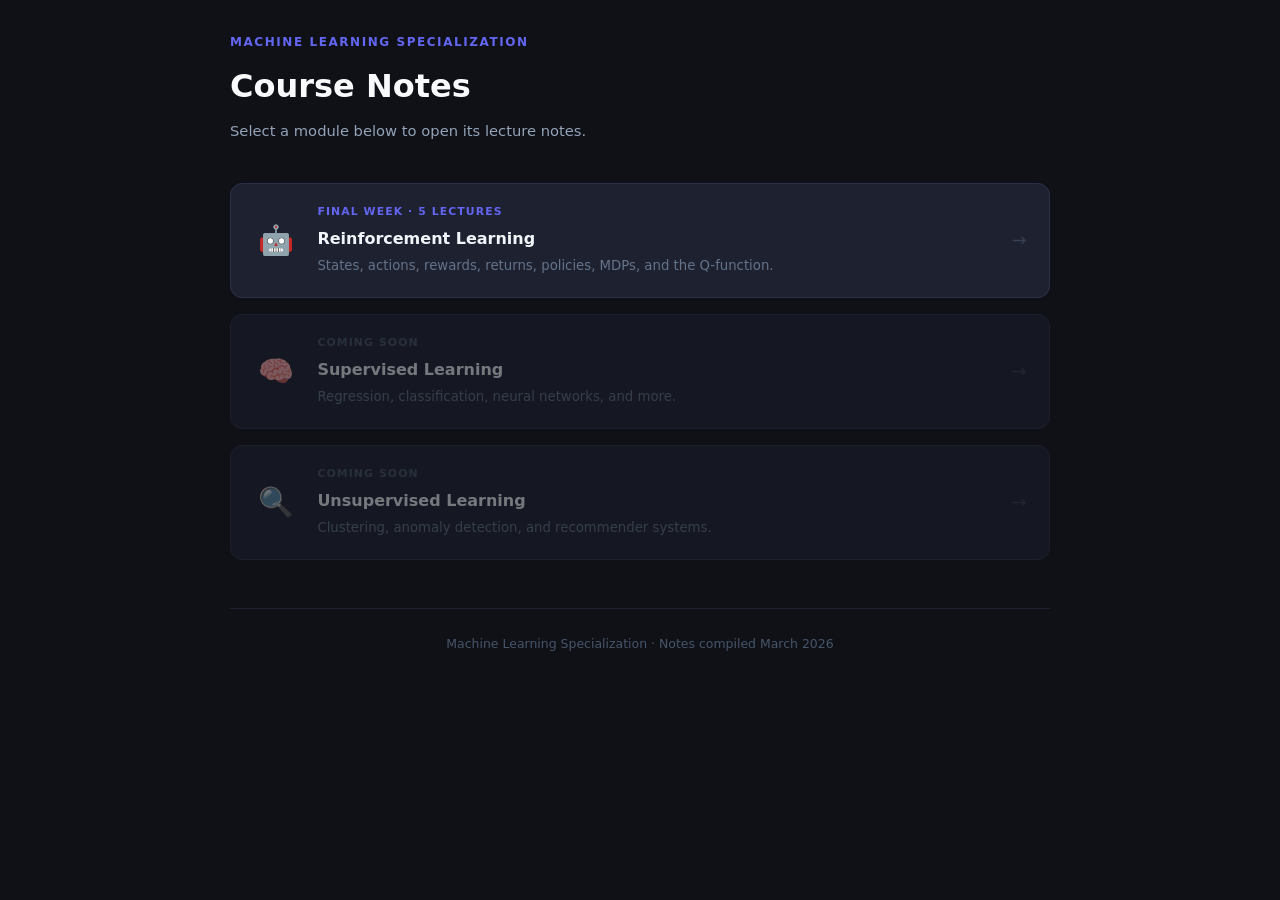
==== commit 11f90940: "notes restructed" ====
--- a/index.html
+++ b/index.html
@@ -3,1015 +3,54 @@
 <head>
   <meta charset="UTF-8" />
   <meta name="viewport" content="width=device-width, initial-scale=1.0" />
-  <title>Reinforcement Learning — Lecture Notes</title>
-  <style>
-    *, *::before, *::after { box-sizing: border-box; margin: 0; padding: 0; }
-
-    body {
-      font-family: 'Segoe UI', system-ui, -apple-system, sans-serif;
-      background: #0f1117;
-      color: #e2e8f0;
-      line-height: 1.7;
-      padding: 2rem 1rem;
-    }
-
-    .container {
-      max-width: 820px;
-      margin: 0 auto;
-    }
-
-    /* ── Header ── */
-    header {
-      border-left: 4px solid #6366f1;
-      padding-left: 1.2rem;
-      margin-bottom: 2.5rem;
-    }
-    header .tag {
-      font-size: 0.75rem;
-      font-weight: 600;
-      letter-spacing: 0.12em;
-      text-transform: uppercase;
-      color: #6366f1;
-      margin-bottom: 0.4rem;
-    }
-    header h1 {
-      font-size: 2rem;
-      font-weight: 700;
-      color: #f8fafc;
-      margin-bottom: 0.3rem;
-    }
-    header p.subtitle {
-      color: #94a3b8;
-      font-size: 0.95rem;
-    }
-
-    /* ── Section cards ── */
-    .card {
-      background: #1e2130;
-      border: 1px solid #2d3148;
-      border-radius: 12px;
-      padding: 1.6rem 1.8rem;
-      margin-bottom: 1.5rem;
-    }
-    .card h2 {
-      font-size: 1.05rem;
-      font-weight: 700;
-      color: #a5b4fc;
-      display: flex;
-      align-items: center;
-      gap: 0.55rem;
-      margin-bottom: 1rem;
-    }
-    .card h2 .icon {
-      font-size: 1.15rem;
-    }
-
-    ul {
-      list-style: none;
-      padding: 0;
-    }
-    ul li {
-      position: relative;
-      padding-left: 1.3rem;
-      margin-bottom: 0.55rem;
-      color: #cbd5e1;
-      font-size: 0.95rem;
-    }
-    ul li::before {
-      content: '▸';
-      position: absolute;
-      left: 0;
-      color: #6366f1;
-    }
-
-    /* ── Key term pills ── */
-    .term {
-      display: inline-block;
-      background: #2d3148;
-      color: #a5b4fc;
-      font-size: 0.82rem;
-      font-weight: 600;
-      padding: 0.15rem 0.55rem;
-      border-radius: 6px;
-      margin: 0 2px;
-      border: 1px solid #3d4270;
-    }
-
-    /* ── Reward box ── */
-    .reward-grid {
-      display: grid;
-      grid-template-columns: 1fr 1fr;
-      gap: 0.9rem;
-      margin-top: 0.5rem;
-    }
-    .reward-item {
-      background: #151823;
-      border-radius: 8px;
-      padding: 0.9rem 1rem;
-      border: 1px solid #2d3148;
-      font-size: 0.9rem;
-    }
-    .reward-item .label {
-      font-size: 0.78rem;
-      font-weight: 700;
-      letter-spacing: 0.08em;
-      text-transform: uppercase;
-      margin-bottom: 0.3rem;
-    }
-    .good .label { color: #4ade80; }
-    .bad  .label { color: #f87171; }
-    .reward-item .value {
-      font-size: 1.2rem;
-      font-weight: 700;
-    }
-    .good .value { color: #4ade80; }
-    .bad  .value { color: #f87171; }
-
-    /* ── Applications grid ── */
-    .app-grid {
-      display: grid;
-      grid-template-columns: repeat(auto-fit, minmax(160px, 1fr));
-      gap: 0.8rem;
-      margin-top: 0.4rem;
-    }
-    .app-item {
-      background: #151823;
-      border: 1px solid #2d3148;
-      border-radius: 8px;
-      padding: 0.8rem 1rem;
-      font-size: 0.88rem;
-      color: #cbd5e1;
-      display: flex;
-      align-items: center;
-      gap: 0.5rem;
-    }
-    .app-item .emoji { font-size: 1.2rem; }
-
-    /* ── Callout ── */
-    .callout {
-      background: #1a1d2e;
-      border-left: 3px solid #6366f1;
-      border-radius: 0 8px 8px 0;
-      padding: 0.9rem 1.1rem;
-      margin-top: 0.8rem;
-      font-size: 0.92rem;
-      color: #a5b4fc;
-    }
-    .callout strong { color: #c7d2fe; }
-
-    /* ── Comparison table ── */
-    table {
-      width: 100%;
-      border-collapse: collapse;
-      font-size: 0.9rem;
-      margin-top: 0.6rem;
-    }
-    th {
-      background: #151823;
-      color: #a5b4fc;
-      font-weight: 700;
-      padding: 0.65rem 0.9rem;
-      text-align: left;
-      border-bottom: 2px solid #2d3148;
-    }
-    td {
-      padding: 0.6rem 0.9rem;
-      border-bottom: 1px solid #1e2130;
-      color: #cbd5e1;
-      vertical-align: top;
-    }
-    tr:last-child td { border-bottom: none; }
-    tr:hover td { background: #1a1e30; }
-
-    /* ── Section divider ── */
-    .section-divider {
-      display: flex;
-      align-items: center;
-      gap: 1rem;
-      margin: 2.5rem 0 1.8rem;
-    }
-    .section-divider span {
-      font-size: 0.72rem;
-      font-weight: 700;
-      letter-spacing: 0.13em;
-      text-transform: uppercase;
-      color: #6366f1;
-      white-space: nowrap;
-    }
-    .section-divider hr {
-      flex: 1;
-      border: none;
-      border-top: 1px solid #2d3148;
-    }
-
-    /* ── Mars Rover state diagram ── */
-    .rover-track {
-      display: flex;
-      align-items: stretch;
-      gap: 0;
-      margin: 1rem 0 0.4rem;
-      border-radius: 10px;
-      overflow: hidden;
-      border: 1px solid #2d3148;
-    }
-    .rover-state {
-      flex: 1;
-      display: flex;
-      flex-direction: column;
-      align-items: center;
-      justify-content: center;
-      padding: 0.75rem 0.4rem;
-      background: #151823;
-      border-right: 1px solid #2d3148;
-      position: relative;
-      transition: background 0.2s;
-    }
-    .rover-state:last-child { border-right: none; }
-    .rover-state.terminal-left  { background: #1a2e1a; }
-    .rover-state.terminal-right { background: #2a2010; }
-    .rover-state.current        { background: #1e2240; }
-    .rover-state .s-label {
-      font-size: 0.7rem;
-      font-weight: 700;
-      color: #64748b;
-      letter-spacing: 0.06em;
-      margin-bottom: 0.2rem;
-    }
-    .rover-state .s-num {
-      font-size: 1.1rem;
-      font-weight: 800;
-      color: #e2e8f0;
-    }
-    .rover-state .s-reward {
-      font-size: 0.8rem;
-      font-weight: 700;
-      margin-top: 0.25rem;
-    }
-    .terminal-left  .s-reward { color: #4ade80; }
-    .terminal-right .s-reward { color: #fb923c; }
-    .rover-state .s-reward.zero { color: #475569; }
-    .rover-state .s-tag {
-      font-size: 0.6rem;
-      margin-top: 0.2rem;
-      padding: 0.1rem 0.35rem;
-      border-radius: 4px;
-      font-weight: 700;
-      letter-spacing: 0.05em;
-      text-transform: uppercase;
-    }
-    .terminal-left  .s-tag { background: #14532d; color: #86efac; }
-    .terminal-right .s-tag { background: #431407; color: #fdba74; }
-    .current .s-tag { background: #1e3a5f; color: #93c5fd; }
-
-    /* ── Trajectory box ── */
-    .trajectory {
-      background: #151823;
-      border: 1px solid #2d3148;
-      border-radius: 8px;
-      padding: 0.85rem 1rem;
-      margin-top: 0.7rem;
-      font-size: 0.88rem;
-    }
-    .trajectory .traj-label {
-      font-size: 0.72rem;
-      font-weight: 700;
-      letter-spacing: 0.09em;
-      text-transform: uppercase;
-      color: #64748b;
-      margin-bottom: 0.45rem;
-    }
-    .traj-steps {
-      display: flex;
-      flex-wrap: wrap;
-      align-items: center;
-      gap: 0.3rem;
-    }
-    .traj-step {
-      display: flex;
-      flex-direction: column;
-      align-items: center;
-      background: #1e2130;
-      border: 1px solid #2d3148;
-      border-radius: 6px;
-      padding: 0.3rem 0.5rem;
-      font-size: 0.8rem;
-    }
-    .traj-step .ts-state { color: #a5b4fc; font-weight: 700; }
-    .traj-step .ts-reward { color: #64748b; font-size: 0.72rem; }
-    .traj-arrow { color: #4b5563; font-size: 0.9rem; }
-    .traj-step.terminal { border-color: #4ade80; }
-    .traj-step.terminal .ts-state { color: #4ade80; }
-    .traj-step.terminal .ts-reward { color: #4ade80; font-weight: 700; }
-
-    /* ── Footer ── */
-    footer {
-      text-align: center;
-      color: #475569;
-      font-size: 0.8rem;
-      margin-top: 3rem;
-      padding-top: 1.5rem;
-      border-top: 1px solid #1e2130;
-    }
-  </style>
+  <title>ML Specialization — Course Notes</title>
+  <link rel="stylesheet" href="styles.css" />
 </head>
 <body>
 <div class="container">
 
   <header>
-    <div class="tag">Machine Learning Specialization · Final Week</div>
-    <h1>Introduction to Reinforcement Learning</h1>
-    <p class="subtitle">Lecture notes · March 2026</p>
+    <div class="tag">Machine Learning Specialization</div>
+    <h1>Course Notes</h1>
+    <p>Select a module below to open its lecture notes.</p>
   </header>
 
-  <!-- 1. What is RL? -->
-  <div class="card">
-    <h2><span class="icon">🧠</span> What is Reinforcement Learning?</h2>
-    <ul>
-      <li>A major pillar of machine learning alongside supervised and unsupervised learning.</li>
-      <li>Not as widely deployed commercially yet, but has strong and growing research support.</li>
-      <li>Core idea: instead of telling the algorithm the <em>correct answer</em> for every input, you specify a <span class="term">reward function</span> that signals when it is doing well or poorly.</li>
-      <li>The algorithm's job is to automatically figure out how to take <em>good actions</em> to maximise rewards over time.</li>
-    </ul>
-    <div class="callout">
-      <strong>Key insight:</strong> You tell the system <em>what</em> to achieve, not <em>how</em> to achieve it. This flexibility is what makes RL powerful.
-    </div>
-  </div>
+  <div class="module-list">
 
-  <!-- 2. Motivating Example -->
-  <div class="card">
-    <h2><span class="icon">🚁</span> Motivating Example — Autonomous Helicopter</h2>
-    <ul>
-      <li>Stanford autonomous helicopter: 32 lbs, equipped with onboard computer, GPS, accelerometers, gyroscopes, and a magnetic compass.</li>
-      <li>Task: 10 times per second, given current position/orientation/speed, decide how to move the two control sticks.</li>
-      <li>Radio-controlled helicopters are significantly harder to keep balanced than quadrotors.</li>
-      <li>Using RL, the helicopter learned to perform aerobatic maneuvers — including <strong>flying upside down</strong>.</li>
-    </ul>
-  </div>
+    <a href="RL_Notes/index.html" class="module-card">
+      <div class="module-icon">🤖</div>
+      <div class="module-info">
+        <div class="module-tag">Final Week · 5 Lectures</div>
+        <h2>Reinforcement Learning</h2>
+        <p>States, actions, rewards, returns, policies, MDPs, and the Q-function.</p>
+      </div>
+      <div class="module-arrow">→</div>
+    </a>
 
-  <!-- 3. Core Terminology -->
-  <div class="card">
-    <h2><span class="icon">📖</span> Core Terminology</h2>
-    <table>
-      <thead>
-        <tr>
-          <th>Term</th>
-          <th>Definition</th>
-          <th>Helicopter Example</th>
-        </tr>
-      </thead>
-      <tbody>
-        <tr>
-          <td><span class="term">State (s)</span></td>
-          <td>All information describing the current situation of the agent.</td>
-          <td>Position, orientation, speed of the helicopter.</td>
-        </tr>
-        <tr>
-          <td><span class="term">Action (a)</span></td>
-          <td>A decision/move taken by the agent in a given state.</td>
-          <td>How far to push each control stick.</td>
-        </tr>
-        <tr>
-          <td><span class="term">Reward</span></td>
-          <td>A scalar signal indicating how good or bad the action/outcome was.</td>
-          <td>+1/sec when flying well; −1000 on crash.</td>
-        </tr>
-        <tr>
-          <td><span class="term">Policy (π)</span></td>
-          <td>A function mapping states to actions — what the agent has learned.</td>
-          <td>The trained mapping s → a that keeps the helicopter airborne.</td>
-        </tr>
-      </tbody>
-    </table>
-  </div>
-
-  <!-- 4. Why Not Supervised Learning? -->
-  <div class="card">
-    <h2><span class="icon">⚖️</span> Why Not Supervised Learning?</h2>
-    <ul>
-      <li>You could in principle collect states (x) and ask an expert pilot for the best action (y), then train a neural network with supervised learning.</li>
-      <li><strong>Problem:</strong> In continuous control tasks, the "correct" action is highly ambiguous — tilt a little left? A lot left? Increase throttle a little or a lot?</li>
-      <li>It is very difficult to collect a clean dataset of ideal (state → action) pairs for robotics tasks.</li>
-      <li>Reinforcement learning avoids this by only requiring a <span class="term">reward signal</span>, not labelled optimal actions.</li>
-    </ul>
-  </div>
-
-  <!-- 5. Reward Function -->
-  <div class="card">
-    <h2><span class="icon">🏆</span> The Reward Function</h2>
-    <ul>
-      <li>Analogous to training a dog: you can't demonstrate every desired behaviour, so you reward good behaviour and penalise bad behaviour.</li>
-      <li>The RL algorithm figures out, on its own, how to get more rewards and avoid penalties.</li>
-    </ul>
-    <div class="reward-grid">
-      <div class="reward-item good">
-        <div class="label">Flying well (per second)</div>
-        <div class="value">+1</div>
-        <div style="font-size:0.82rem; color:#86efac; margin-top:0.25rem;">Incentivises sustained good flight</div>
+    <div class="module-card wip">
+      <div class="module-icon">🧠</div>
+      <div class="module-info">
+        <div class="module-tag">Coming soon</div>
+        <h2>Supervised Learning</h2>
+        <p>Regression, classification, neural networks, and more.</p>
       </div>
-      <div class="reward-item bad">
-        <div class="label">Crash</div>
-        <div class="value">−1,000</div>
-        <div style="font-size:0.82rem; color:#fca5a5; margin-top:0.25rem;">Large penalty to strongly discourage crashes</div>
-      </div>
-    </div>
-  </div>
-
-  <!-- 6. Applications -->
-  <div class="card">
-    <h2><span class="icon">🌍</span> Real-World Applications</h2>
-    <div class="app-grid">
-      <div class="app-item"><span class="emoji">🤖</span> Robot control</div>
-      <div class="app-item"><span class="emoji">🏭</span> Factory optimisation</div>
-      <div class="app-item"><span class="emoji">📈</span> Stock trading / execution</div>
-      <div class="app-item"><span class="emoji">♟️</span> Games (Chess, Go, Bridge)</div>
-      <div class="app-item"><span class="emoji">🎮</span> Video games</div>
-      <div class="app-item"><span class="emoji">🌕</span> Lunar lander (practice lab)</div>
-    </div>
-    <ul style="margin-top:1rem;">
-      <li><strong>Stock execution:</strong> Selling 1M shares gradually over several days to avoid moving the market price against you.</li>
-      <li><strong>Robot locomotion:</strong> A robot dog learned to climb over obstacles solely by being rewarded for making progress — no explicit leg-placement instructions needed.</li>
-    </ul>
-  </div>
-
-  <!-- 7. Key Takeaways (Lecture 1) -->
-  <div class="card">
-    <h2><span class="icon">✅</span> Key Takeaways</h2>
-    <ul>
-      <li>RL is less widely deployed than supervised learning today, but is a critical and fast-growing area of ML research.</li>
-      <li>You do <strong>not</strong> need to specify the correct action for every state — only a reward signal.</li>
-      <li>The power of RL is in its generality: specify <em>what</em> success looks like, and the agent discovers <em>how</em> to achieve it.</li>
-      <li>Next steps: formalise the RL problem mathematically and develop algorithms for automatically selecting good actions.</li>
-    </ul>
-    <div class="callout">
-      <strong>Coming up:</strong> Formalising the RL framework (MDPs, returns, Q-functions) and building algorithms to automatically pick good actions.
-    </div>
-  </div>
-
-  <!-- ── Lecture 2 Divider ── -->
-  <div class="section-divider">
-    <hr />
-    <span>Lecture 2 — The RL Formalism</span>
-    <hr />
-  </div>
-
-  <!-- 8. Mars Rover Example -->
-  <div class="card">
-    <h2><span class="icon">🔴</span> The Mars Rover — A Simplified RL Environment</h2>
-    <ul>
-      <li>A concrete, tractable example inspired by the actual Mars rover (collaborators: Stanford Prof. Emma Branskill & Jagriti Agrawal, who wrote code for the real rover).</li>
-      <li>The rover can occupy one of <strong>6 discrete positions (states)</strong>.</li>
-      <li>At each step it chooses one of two <strong>actions</strong>: move <em>left</em> or move <em>right</em>.</li>
-      <li>The rover starts in <strong>State 4</strong> in this example.</li>
-    </ul>
-
-    <!-- State diagram -->
-    <div class="rover-track">
-      <div class="rover-state terminal-left">
-        <div class="s-label">State</div>
-        <div class="s-num">1</div>
-        <div class="s-reward">+100</div>
-        <div class="s-tag">Terminal</div>
-      </div>
-      <div class="rover-state">
-        <div class="s-label">State</div>
-        <div class="s-num">2</div>
-        <div class="s-reward zero">0</div>
-      </div>
-      <div class="rover-state">
-        <div class="s-label">State</div>
-        <div class="s-num">3</div>
-        <div class="s-reward zero">0</div>
-      </div>
-      <div class="rover-state current">
-        <div class="s-label">State</div>
-        <div class="s-num">4</div>
-        <div class="s-reward zero">0</div>
-        <div class="s-tag">Start</div>
-      </div>
-      <div class="rover-state">
-        <div class="s-label">State</div>
-        <div class="s-num">5</div>
-        <div class="s-reward zero">0</div>
-      </div>
-      <div class="rover-state terminal-right">
-        <div class="s-label">State</div>
-        <div class="s-num">6</div>
-        <div class="s-reward">+40</div>
-        <div class="s-tag">Terminal</div>
-      </div>
-    </div>
-    <ul style="margin-top:0.9rem;">
-      <li><strong>State 1</strong> — most scientifically interesting surface; reward = <strong>100</strong>. Further away, but worth more.</li>
-      <li><strong>State 6</strong> — less interesting, but closer; reward = <strong>40</strong>.</li>
-      <li><strong>States 2–5</strong> — intermediate; reward = <strong>0</strong> (no significant science).</li>
-    </ul>
-  </div>
-
-  <!-- 9. Terminal States -->
-  <div class="card">
-    <h2><span class="icon">🏁</span> Terminal States</h2>
-    <ul>
-      <li>States 1 and 6 are <span class="term">terminal states</span> — the episode ends once the rover reaches either of them.</li>
-      <li>The rover collects the reward at the terminal state, then nothing further happens (e.g., the rover runs out of fuel or the day ends).</li>
-      <li>No additional rewards can be earned after a terminal state is reached.</li>
-    </ul>
-    <div class="callout">
-      <strong>Intuition:</strong> Terminal states are like the end of a game. You get your final score, and the episode resets for the next round.
-    </div>
-  </div>
-
-  <!-- 10. Example Trajectories -->
-  <div class="card">
-    <h2><span class="icon">📍</span> Example Trajectories from State 4</h2>
-
-    <div class="trajectory">
-      <div class="traj-label">Option A — Go left all the way (optimal)</div>
-      <div class="traj-steps">
-        <div class="traj-step"><span class="ts-state">S4</span><span class="ts-reward">R=0</span></div>
-        <div class="traj-arrow">→</div>
-        <div class="traj-step"><span class="ts-state">S3</span><span class="ts-reward">R=0</span></div>
-        <div class="traj-arrow">→</div>
-        <div class="traj-step"><span class="ts-state">S2</span><span class="ts-reward">R=0</span></div>
-        <div class="traj-arrow">→</div>
-        <div class="traj-step terminal"><span class="ts-state">S1</span><span class="ts-reward">R=100</span></div>
-      </div>
+      <div class="module-arrow">→</div>
     </div>
 
-    <div class="trajectory">
-      <div class="traj-label">Option B — Go right (shorter, but less reward)</div>
-      <div class="traj-steps">
-        <div class="traj-step"><span class="ts-state">S4</span><span class="ts-reward">R=0</span></div>
-        <div class="traj-arrow">→</div>
-        <div class="traj-step"><span class="ts-state">S5</span><span class="ts-reward">R=0</span></div>
-        <div class="traj-arrow">→</div>
-        <div class="traj-step terminal" style="border-color:#fb923c"><span class="ts-state" style="color:#fb923c">S6</span><span class="ts-reward" style="color:#fb923c">R=40</span></div>
+    <div class="module-card wip">
+      <div class="module-icon">🔍</div>
+      <div class="module-info">
+        <div class="module-tag">Coming soon</div>
+        <h2>Unsupervised Learning</h2>
+        <p>Clustering, anomaly detection, and recommender systems.</p>
       </div>
+      <div class="module-arrow">→</div>
     </div>
 
-    <div class="trajectory">
-      <div class="traj-label">Option C — Wander right then left (suboptimal, wastes steps)</div>
-      <div class="traj-steps">
-        <div class="traj-step"><span class="ts-state">S4</span><span class="ts-reward">R=0</span></div>
-        <div class="traj-arrow">→</div>
-        <div class="traj-step"><span class="ts-state">S5</span><span class="ts-reward">R=0</span></div>
-        <div class="traj-arrow">→</div>
-        <div class="traj-step"><span class="ts-state">S4</span><span class="ts-reward">R=0</span></div>
-        <div class="traj-arrow">→</div>
-        <div class="traj-step"><span class="ts-state">S3</span><span class="ts-reward">R=0</span></div>
-        <div class="traj-arrow">→</div>
-        <div class="traj-step"><span class="ts-state">S2</span><span class="ts-reward">R=0</span></div>
-        <div class="traj-arrow">→</div>
-        <div class="traj-step terminal"><span class="ts-state">S1</span><span class="ts-reward">R=100</span></div>
-      </div>
-    </div>
-  </div>
-
-  <!-- 11. The RL Tuple -->
-  <div class="card">
-    <h2><span class="icon">🔢</span> The Core RL Tuple: (S, A, R, S')</h2>
-    <ul>
-      <li>At every time step, the interaction between agent and environment can be summarised by four things:</li>
-    </ul>
-    <table style="margin-top:0.6rem;">
-      <thead>
-        <tr>
-          <th>Symbol</th>
-          <th>Name</th>
-          <th>Rover Example</th>
-        </tr>
-      </thead>
-      <tbody>
-        <tr>
-          <td><span class="term">S</span></td>
-          <td>Current state</td>
-          <td>Rover is in position 4</td>
-        </tr>
-        <tr>
-          <td><span class="term">A</span></td>
-          <td>Action taken</td>
-          <td>Move left</td>
-        </tr>
-        <tr>
-          <td><span class="term">R(S)</span></td>
-          <td>Reward received at current state</td>
-          <td>R(4) = 0</td>
-        </tr>
-        <tr>
-          <td><span class="term">S'</span></td>
-          <td>Next state (result of action)</td>
-          <td>Rover arrives at position 3</td>
-        </tr>
-      </tbody>
-    </table>
-    <div class="callout">
-      <strong>Note:</strong> The reward <em>R(S)</em> belongs to the <em>current</em> state, not the next state. When the rover leaves State 4 heading left, the reward of 0 is credited to State 4.
-    </div>
-  </div>
-
-  <!-- 12. What's Next (now answered below) -->
-
-  <!-- ── Lecture 3 Divider ── -->
-  <div class="section-divider">
-    <hr />
-    <span>Lecture 3 — The Return &amp; Discount Factor</span>
-    <hr />
-  </div>
-
-  <!-- 13. What is the Return? -->
-  <div class="card">
-    <h2><span class="icon">💰</span> What is the Return?</h2>
-    <ul>
-      <li>The <span class="term">Return</span> answers: "is this sequence of rewards better or worse than another?" — it gives a single number to compare action sequences.</li>
-      <li><strong>Analogy:</strong> A $5 bill at your feet vs. a $10 bill half an hour away. $10 &gt; $5, but the effort (time) makes the closer reward more attractive. The return captures this preference for <em>sooner rewards</em>.</li>
-      <li>Formally, the return is the <strong>discounted sum of all future rewards</strong> from the current time step until the terminal state.</li>
-    </ul>
-
-    <!-- Formula display -->
-    <div style="background:#151823; border:1px solid #2d3148; border-radius:8px; padding:1rem 1.2rem; margin-top:0.9rem; font-size:0.92rem;">
-      <div style="font-size:0.72rem; font-weight:700; letter-spacing:0.09em; text-transform:uppercase; color:#64748b; margin-bottom:0.6rem;">General Formula</div>
-      <div style="font-family: 'Courier New', monospace; color:#c7d2fe; font-size:1rem; line-height:1.9;">
-        Return = R<sub>1</sub> + γ·R<sub>2</sub> + γ²·R<sub>3</sub> + γ³·R<sub>4</sub> + …
-      </div>
-      <div style="margin-top:0.6rem; color:#94a3b8; font-size:0.85rem;">
-        where <strong style="color:#a5b4fc;">γ (gamma)</strong> is the discount factor, a number slightly less than 1 (e.g. 0.9, 0.99, 0.999).
-      </div>
-    </div>
-  </div>
-
-  <!-- 14. Discount Factor -->
-  <div class="card">
-    <h2><span class="icon">⏳</span> The Discount Factor (γ)</h2>
-    <ul>
-      <li>γ is a number in (0, 1). Each additional time step multiplies the reward by another factor of γ, so <em>rewards further in the future are worth less</em>.</li>
-      <li>This makes the RL algorithm <strong>impatient</strong> — it prefers collecting rewards sooner rather than later.</li>
-      <li>R₁ gets full credit (×1), R₂ gets ×γ, R₃ gets ×γ², and so on.</li>
-      <li>Common practical values: <span class="term">γ = 0.99</span> or <span class="term">γ = 0.999</span> (mild discounting). For illustration, γ = 0.5 is used here (heavy discounting).</li>
-    </ul>
-
-    <!-- γ comparison -->
-    <div style="display:grid; grid-template-columns:1fr 1fr; gap:0.8rem; margin-top:0.8rem;">
-      <div style="background:#151823; border:1px solid #2d3148; border-radius:8px; padding:0.85rem 1rem;">
-        <div style="font-size:0.72rem; font-weight:700; text-transform:uppercase; letter-spacing:0.08em; color:#64748b; margin-bottom:0.4rem;">γ = 0.9  (mild)</div>
-        <div style="font-family:monospace; color:#c7d2fe; font-size:0.88rem; line-height:1.8;">
-          0 + 0.9×0 + 0.9²×0 + 0.9³×100<br>
-          = <strong style="color:#4ade80;">72.9</strong>
-        </div>
-        <div style="font-size:0.78rem; color:#94a3b8; margin-top:0.3rem;">Going left from State 4</div>
-      </div>
-      <div style="background:#151823; border:1px solid #2d3148; border-radius:8px; padding:0.85rem 1rem;">
-        <div style="font-size:0.72rem; font-weight:700; text-transform:uppercase; letter-spacing:0.08em; color:#64748b; margin-bottom:0.4rem;">γ = 0.5  (heavy)</div>
-        <div style="font-family:monospace; color:#c7d2fe; font-size:0.88rem; line-height:1.8;">
-          0 + 0.5×0 + 0.5²×0 + 0.5³×100<br>
-          = <strong style="color:#4ade80;">12.5</strong>
-        </div>
-        <div style="font-size:0.78rem; color:#94a3b8; margin-top:0.3rem;">Same path, discounted more</div>
-      </div>
-    </div>
-
-    <div class="callout" style="margin-top:0.9rem;">
-      <strong>Financial analogy:</strong> γ is like an interest rate. A dollar today is worth more than a dollar in the future because you can invest it. For negative rewards (debts), discounting means it's better to delay paying — the RL algorithm will naturally push negative rewards as far into the future as possible.
-    </div>
-  </div>
-
-  <!-- 15. Return tables for different policies -->
-  <div class="card">
-    <h2><span class="icon">📊</span> Returns Under Different Policies (γ = 0.5)</h2>
-    <p style="color:#94a3b8; font-size:0.88rem; margin-bottom:0.9rem;">The return depends on the actions you take (your <span class="term">policy</span>). Here are three example policies:</p>
-
-    <table>
-      <thead>
-        <tr>
-          <th>Start State</th>
-          <th>Always Go Left</th>
-          <th>Always Go Right</th>
-          <th>Left except S5→Right</th>
-        </tr>
-      </thead>
-      <tbody>
-        <tr>
-          <td><span class="term">S1</span> (terminal)</td>
-          <td style="color:#4ade80; font-weight:700;">100</td>
-          <td style="color:#4ade80; font-weight:700;">100</td>
-          <td style="color:#4ade80; font-weight:700;">100</td>
-        </tr>
-        <tr>
-          <td><span class="term">S2</span></td>
-          <td>50</td>
-          <td>5</td>
-          <td>50</td>
-        </tr>
-        <tr>
-          <td><span class="term">S3</span></td>
-          <td>25</td>
-          <td>2.5</td>
-          <td>25</td>
-        </tr>
-        <tr>
-          <td><span class="term">S4</span></td>
-          <td>12.5</td>
-          <td>10</td>
-          <td>12.5</td>
-        </tr>
-        <tr>
-          <td><span class="term">S5</span></td>
-          <td>6.25</td>
-          <td>20</td>
-          <td style="color:#fb923c; font-weight:700;">20</td>
-        </tr>
-        <tr>
-          <td><span class="term">S6</span> (terminal)</td>
-          <td style="color:#fb923c; font-weight:700;">40</td>
-          <td style="color:#fb923c; font-weight:700;">40</td>
-          <td style="color:#fb923c; font-weight:700;">40</td>
-        </tr>
-      </tbody>
-    </table>
-
-    <ul style="margin-top:1rem;">
-      <li><strong>Always go left</strong> — best for S2, S3, S4 (big reward but takes more steps from right side).</li>
-      <li><strong>Always go right</strong> — best from S5 (only 1 step to the +40 terminal), but poor for all other states.</li>
-      <li><strong>Mixed policy</strong> (left everywhere, right from S5) — gets the best of both: S5 returns 20, all others match "always left". This is the <em>optimal policy</em> for this setup.</li>
-    </ul>
-    <div class="callout">
-      <strong>Worked example (S5 → right, γ=0.5):</strong><br>
-      Return = R(S5) + γ·R(S6) = 0 + 0.5 × 40 = <strong>20</strong>
-    </div>
-  </div>
-
-  <!-- 16. Negative Rewards & Discounting -->
-  <div class="card">
-    <h2><span class="icon">📉</span> Negative Rewards &amp; Discounting</h2>
-    <ul>
-      <li>All rewards in the rover example were ≥ 0, but real environments often have <strong>negative rewards</strong> (penalties).</li>
-      <li>When rewards are negative, the discount factor incentivises the agent to <em>delay</em> negative rewards as long as possible.</li>
-      <li><strong>Financial analogy:</strong> If you owe someone $10, it's better to pay later (future dollars are worth less due to interest).</li>
-      <li>This behaviour — avoiding or deferring negative outcomes — is often exactly the right thing for the system to do.</li>
-    </ul>
-  </div>
-
-  <!-- 17. Summary -->
-  <div class="card">
-    <h2><span class="icon">✅</span> Summary — The Return</h2>
-    <ul>
-      <li>The <span class="term">Return</span> = weighted sum of all rewards along a trajectory, with discount factor γ applied at each step.</li>
-      <li>γ &lt; 1 makes the algorithm prefer <em>sooner rewards</em>; γ close to 1 means future rewards are almost as valuable as immediate ones.</li>
-      <li>Different action sequences (policies) produce different returns — the goal of RL is to find the policy that <strong>maximises the return</strong>.</li>
-      <li>For negative rewards, discounting naturally encourages deferring them as far into the future as possible.</li>
-    </ul>
-    <div class="callout">
-      <strong>Coming up:</strong> Formalising the <strong>goal</strong> of the RL algorithm — finding a <span class="term">policy π</span> that maximises the expected return from every state.
-    </div>
-  </div>
-
-  <!-- ── Lecture 4 Divider ── -->
-  <div class="section-divider">
-    <hr />
-    <span>Lecture 4 — Policies</span>
-    <hr />
-  </div>
-
-  <!-- 18. What is a Policy? -->
-  <div class="card">
-    <h2><span class="icon">🗺️</span> What is a Policy?</h2>
-    <ul>
-      <li>A <span class="term">policy π</span> is a function that maps every state <em>s</em> to an action <em>a</em>: <strong>π(s) = a</strong>.</li>
-      <li>It is the "brain" of the agent — given any situation, it tells the agent exactly what to do.</li>
-      <li>Also called a <em>controller</em> in some communities; "policy" is the standard RL term.</li>
-      <li><strong>Goal of RL:</strong> find the policy π that maximises the return from every state.</li>
-    </ul>
-    <div class="callout">
-      <strong>In one sentence:</strong> A policy is a complete decision rule — it doesn't just say what to do now, it specifies an action for <em>every possible state</em> the agent could ever be in.
-    </div>
-  </div>
-
-  <!-- 19. Example Policies on the Mars Rover -->
-  <div class="card">
-    <h2><span class="icon">🔄</span> Example Policies on the Mars Rover</h2>
-    <p style="color:#94a3b8; font-size:0.88rem; margin-bottom:1rem;">Many different policies are possible. Here are four, listed from naive to optimal:</p>
-
-    <table>
-      <thead>
-        <tr>
-          <th>Policy</th>
-          <th>Rule</th>
-          <th>S2</th>
-          <th>S3</th>
-          <th>S4</th>
-          <th>S5</th>
-        </tr>
-      </thead>
-      <tbody>
-        <tr>
-          <td>Go for nearer reward</td>
-          <td>Left if S1 is closer, right if S6 is closer</td>
-          <td>←</td><td>←</td><td>→</td><td>→</td>
-        </tr>
-        <tr>
-          <td>Always go for larger reward</td>
-          <td>Always left (S1 = 100 &gt; S6 = 40)</td>
-          <td>←</td><td>←</td><td>←</td><td>←</td>
-        </tr>
-        <tr>
-          <td>Always go for smaller reward</td>
-          <td>Always right (not recommended!)</td>
-          <td>→</td><td>→</td><td>→</td><td>→</td>
-        </tr>
-        <tr style="background:#1a2230;">
-          <td><strong>Optimal (mixed)</strong></td>
-          <td>Left everywhere, but right from S5</td>
-          <td><strong>←</strong></td><td><strong>←</strong></td><td><strong>←</strong></td><td><strong>→</strong></td>
-        </tr>
-      </tbody>
-    </table>
-
-    <ul style="margin-top:1rem;">
-      <li>The optimal policy switches to <strong>right at S5</strong> because the +40 reward is only one step away — discounting makes it worth more than the distant +100.</li>
-      <li>Every row in the table above is a valid policy. RL's job is to discover the <em>best</em> one automatically.</li>
-    </ul>
-  </div>
-
-  <!-- 20. Full RL Concept Map -->
-  <div class="card">
-    <h2><span class="icon">🗂️</span> Full RL Concept Map — Review</h2>
-    <table>
-      <thead>
-        <tr><th>Concept</th><th>Symbol</th><th>What it is</th></tr>
-      </thead>
-      <tbody>
-        <tr>
-          <td><span class="term">State</span></td>
-          <td><em>s</em></td>
-          <td>A description of the agent's current situation in the environment.</td>
-        </tr>
-        <tr>
-          <td><span class="term">Action</span></td>
-          <td><em>a</em></td>
-          <td>A choice the agent makes in a given state.</td>
-        </tr>
-        <tr>
-          <td><span class="term">Reward</span></td>
-          <td><em>R(s)</em></td>
-          <td>Scalar feedback signal received at each state.</td>
-        </tr>
-        <tr>
-          <td><span class="term">Return</span></td>
-          <td><em>G</em></td>
-          <td>Discounted sum of all future rewards: R₁ + γR₂ + γ²R₃ + …</td>
-        </tr>
-        <tr>
-          <td><span class="term">Discount factor</span></td>
-          <td><em>γ</em></td>
-          <td>Number in (0,1) that down-weights rewards further in the future.</td>
-        </tr>
-        <tr>
-          <td><span class="term">Policy</span></td>
-          <td><em>π(s)</em></td>
-          <td>A function mapping every state to an action. The agent's complete strategy.</td>
-        </tr>
-        <tr>
-          <td><span class="term">Terminal state</span></td>
-          <td>—</td>
-          <td>A state that ends the episode; no further rewards are earned after it.</td>
-        </tr>
-      </tbody>
-    </table>
-    <div class="callout" style="margin-top:1rem;">
-      <strong>Coming up:</strong> Developing algorithms that automatically search for and find the <strong>optimal policy</strong> — the one that maximises the return from every state.
-    </div>
-  </div>
-
-  <!-- ── Lecture 5 Divider ── -->
-  <div class="section-divider">
-    <hr />
-    <span>Lecture 5 — MDP Formalism &amp; Review</span>
-    <hr />
-  </div>
-
-  <!-- 21. RL Formalism Across Applications -->
-  <div class="card">
-    <h2><span class="icon">🔁</span> The Same Formalism Applies Everywhere</h2>
-    <p style="color:#94a3b8; font-size:0.88rem; margin-bottom:1rem;">The (State, Action, Reward, Discount, Return, Policy) framework is universal. Here's how it maps to three different problems:</p>
-    <table>
-      <thead>
-        <tr>
-          <th>Component</th>
-          <th>🔴 Mars Rover</th>
-          <th>🚁 Helicopter</th>
-          <th>♟️ Chess</th>
-        </tr>
-      </thead>
-      <tbody>
-        <tr>
-          <td><span class="term">States</span></td>
-          <td>6 positions (1–6)</td>
-          <td>Position, orientation, speed</td>
-          <td>All piece positions on board</td>
-        </tr>
-        <tr>
-          <td><span class="term">Actions</span></td>
-          <td>Go left / Go right</td>
-          <td>How to move the control sticks</td>
-          <td>All legal moves</td>
-        </tr>
-        <tr>
-          <td><span class="term">Rewards</span></td>
-          <td>+100 (S1), +40 (S6), 0 (others)</td>
-          <td>+1 flying well; −1,000 on crash</td>
-          <td>+1 win, −1 loss, 0 tie</td>
-        </tr>
-        <tr>
-          <td><span class="term">γ</span></td>
-          <td>0.5 (illustrative)</td>
-          <td>≈ 0.99</td>
-          <td>0.99 – 0.999</td>
-        </tr>
-        <tr>
-          <td><span class="term">Policy π(s)</span></td>
-          <td>Which direction to move</td>
-          <td>Control stick movements given position</td>
-          <td>Best move given board state</td>
-        </tr>
-      </tbody>
-    </table>
-    <div class="callout" style="margin-top:1rem;">
-      Chess uses γ very close to 1 (e.g. 0.999) because the only meaningful reward comes at the very end of the game — heavy discounting would make winning feel too distant to optimise for.
-    </div>
-  </div>
-
-  <!-- 22. Markov Decision Process -->
-  <div class="card">
-    <h2><span class="icon">📐</span> Markov Decision Process (MDP)</h2>
-    <ul>
-      <li>The formal name for the RL framework we've been building is a <span class="term">Markov Decision Process (MDP)</span>.</li>
-      <li>It's not a new idea — it's just the official name for the (s, a, R, γ, π) formalism.</li>
-    </ul>
-
-    <!-- Markov property highlight -->
-    <div style="background:#151823; border:1px solid #2d3148; border-radius:8px; padding:1rem 1.2rem; margin:0.9rem 0;">
-      <div style="font-size:0.72rem; font-weight:700; letter-spacing:0.09em; text-transform:uppercase; color:#64748b; margin-bottom:0.5rem;">The Markov Property</div>
-      <div style="color:#c7d2fe; font-size:0.95rem; line-height:1.7;">
-        The future depends <strong>only on the current state</strong>, not on the history of how you got there.
-      </div>
-      <div style="color:#94a3b8; font-size:0.85rem; margin-top:0.5rem;">
-        In other words: <em>"It doesn't matter how you got here — only where you are now determines what happens next."</em>
-      </div>
-    </div>
-
-    <ul>
-      <li>This property simplifies decision-making enormously: the agent only needs to observe the current state <em>s</em> — no memory of past states is required.</li>
-      <li>For the rover: being in State 4 is the same regardless of whether you came from State 3 or State 5.</li>
-    </ul>
-  </div>
-
-  <!-- 23. The Agent–Environment Loop -->
-  <div class="card">
-    <h2><span class="icon">🔃</span> The Agent–Environment Interaction Loop</h2>
-    <ul>
-      <li>The MDP can be visualised as a continuous loop between the <strong>agent</strong> and the <strong>environment</strong>:</li>
-    </ul>
-
-    <!-- Loop diagram -->
-    <div style="display:flex; flex-direction:column; gap:0; margin:1rem 0; border:1px solid #2d3148; border-radius:10px; overflow:hidden;">
-      <div style="display:grid; grid-template-columns:1fr auto 1fr; align-items:center; background:#151823;">
-        <div style="padding:1rem 1.2rem; text-align:center;">
-          <div style="font-size:0.72rem; font-weight:700; letter-spacing:0.09em; text-transform:uppercase; color:#6366f1; margin-bottom:0.3rem;">Agent</div>
-          <div style="color:#e2e8f0; font-size:0.88rem;">Chooses action <em>a</em><br>using policy <strong>π(s)</strong></div>
-        </div>
-        <div style="font-size:1.5rem; color:#4b5563; padding:0 0.5rem;">⇄</div>
-        <div style="padding:1rem 1.2rem; text-align:center;">
-          <div style="font-size:0.72rem; font-weight:700; letter-spacing:0.09em; text-transform:uppercase; color:#6366f1; margin-bottom:0.3rem;">Environment</div>
-          <div style="color:#e2e8f0; font-size:0.88rem;">Returns new state <em>s'</em><br>and reward <em>R(s)</em></div>
-        </div>
-      </div>
-      <div style="background:#1a1d2e; padding:0.7rem 1.2rem; display:flex; justify-content:space-around; font-size:0.82rem; color:#94a3b8; border-top:1px solid #2d3148;">
-        <span>Agent observes: <strong style="color:#a5b4fc;">s, R(s)</strong></span>
-        <span>Agent outputs: <strong style="color:#a5b4fc;">a = π(s)</strong></span>
-        <span>World transitions to: <strong style="color:#a5b4fc;">s'</strong></span>
-      </div>
-    </div>
-
-    <ul>
-      <li>This loop repeats at every time step until a terminal state is reached.</li>
-      <li>The agent's only lever is its choice of <em>action</em> — the environment's dynamics (how states transition) are fixed.</li>
-    </ul>
-  </div>
-
-  <!-- 24. What's Next -->
-  <div class="card">
-    <h2><span class="icon">⏭️</span> What's Next — The State-Action Value Function</h2>
-    <ul>
-      <li>We now have a complete description of the RL problem via the MDP formalism.</li>
-      <li>The next challenge: <em>how does the algorithm actually find a good policy?</em></li>
-      <li>The key tool is the <span class="term">state-action value function</span> (also called the <strong>Q-function</strong>): for every (state, action) pair, it estimates the return you'd get by taking that action and then following the best possible policy afterwards.</li>
-      <li>Learning to compute Q will be the foundation for building a practical RL algorithm.</li>
-    </ul>
-    <div class="callout">
-      <strong>Coming up:</strong> Defining and computing the <strong>Q-function Q(s, a)</strong> — the central quantity that RL algorithms use to pick optimal actions.
-    </div>
   </div>
 
   <footer>
-    Machine Learning Specialization · Reinforcement Learning Week · Notes compiled March 2026
+    Machine Learning Specialization · Notes compiled March 2026
   </footer>
 
 </div>
--- a/styles.css
+++ b/styles.css
@@ -0,0 +1,378 @@
+/* ═══════════════════════════════════════════
+   Global styles — ML Specialization Notes
+   ═══════════════════════════════════════════ */
+
+*, *::before, *::after { box-sizing: border-box; margin: 0; padding: 0; }
+
+body {
+  font-family: 'Segoe UI', system-ui, -apple-system, sans-serif;
+  background: #0f1117;
+  color: #e2e8f0;
+  line-height: 1.7;
+  padding: 2rem 1rem;
+  min-height: 100vh;
+}
+
+.container {
+  max-width: 820px;
+  margin: 0 auto;
+}
+
+/* ── Header ── */
+header {
+  margin-bottom: 2.5rem;
+}
+header .tag {
+  font-size: 0.75rem;
+  font-weight: 700;
+  letter-spacing: 0.13em;
+  text-transform: uppercase;
+  color: #6366f1;
+  margin-bottom: 0.4rem;
+}
+header h1 {
+  font-size: 2rem;
+  font-weight: 800;
+  color: #f8fafc;
+  margin-bottom: 0.3rem;
+}
+header p.subtitle,
+header p {
+  color: #94a3b8;
+  font-size: 0.92rem;
+}
+
+/* Notes pages: left-accent header */
+.notes-header {
+  border-left: 4px solid #6366f1;
+  padding-left: 1.2rem;
+}
+
+/* ── Footer ── */
+footer {
+  text-align: center;
+  color: #475569;
+  font-size: 0.78rem;
+  margin-top: 3rem;
+  padding-top: 1.5rem;
+  border-top: 1px solid #1e2130;
+}
+
+/* ─────────────────────────────────────────
+   Index page — module cards
+   ───────────────────────────────────────── */
+.module-list {
+  display: flex;
+  flex-direction: column;
+  gap: 1rem;
+}
+
+.module-card {
+  display: flex;
+  align-items: center;
+  gap: 1.2rem;
+  background: #1e2130;
+  border: 1px solid #2d3148;
+  border-radius: 12px;
+  padding: 1.2rem 1.4rem;
+  text-decoration: none;
+  color: inherit;
+  transition: border-color 0.2s, background 0.2s;
+}
+.module-card:hover {
+  border-color: #6366f1;
+  background: #22263a;
+}
+.module-card.wip {
+  opacity: 0.45;
+  pointer-events: none;
+}
+.module-card.wip .module-info .module-tag {
+  color: #475569;
+}
+
+.module-icon {
+  font-size: 1.8rem;
+  flex-shrink: 0;
+  width: 2.8rem;
+  text-align: center;
+}
+
+.module-info { flex: 1; }
+.module-info .module-tag {
+  font-size: 0.68rem;
+  font-weight: 700;
+  letter-spacing: 0.1em;
+  text-transform: uppercase;
+  color: #6366f1;
+  margin-bottom: 0.2rem;
+}
+.module-info h2 {
+  font-size: 1rem;
+  font-weight: 700;
+  color: #f1f5f9;
+  margin-bottom: 0.2rem;
+}
+.module-info p {
+  font-size: 0.83rem;
+  color: #64748b;
+}
+
+.module-arrow {
+  color: #374151;
+  font-size: 1.1rem;
+  flex-shrink: 0;
+  transition: color 0.2s, transform 0.2s;
+}
+.module-card:hover .module-arrow {
+  color: #6366f1;
+  transform: translateX(3px);
+}
+
+/* ─────────────────────────────────────────
+   Notes pages — content components
+   ───────────────────────────────────────── */
+
+/* Section cards */
+.card {
+  background: #1e2130;
+  border: 1px solid #2d3148;
+  border-radius: 12px;
+  padding: 1.6rem 1.8rem;
+  margin-bottom: 1.5rem;
+}
+.card h2 {
+  font-size: 1.05rem;
+  font-weight: 700;
+  color: #a5b4fc;
+  display: flex;
+  align-items: center;
+  gap: 0.55rem;
+  margin-bottom: 1rem;
+}
+.card h2 .icon { font-size: 1.15rem; }
+
+/* Lists */
+ul {
+  list-style: none;
+  padding: 0;
+}
+ul li {
+  position: relative;
+  padding-left: 1.3rem;
+  margin-bottom: 0.55rem;
+  color: #cbd5e1;
+  font-size: 0.95rem;
+}
+ul li::before {
+  content: '▸';
+  position: absolute;
+  left: 0;
+  color: #6366f1;
+}
+
+/* Key term pills */
+.term {
+  display: inline-block;
+  background: #2d3148;
+  color: #a5b4fc;
+  font-size: 0.82rem;
+  font-weight: 600;
+  padding: 0.15rem 0.55rem;
+  border-radius: 6px;
+  margin: 0 2px;
+  border: 1px solid #3d4270;
+}
+
+/* Callout */
+.callout {
+  background: #1a1d2e;
+  border-left: 3px solid #6366f1;
+  border-radius: 0 8px 8px 0;
+  padding: 0.9rem 1.1rem;
+  margin-top: 0.8rem;
+  font-size: 0.92rem;
+  color: #a5b4fc;
+}
+.callout strong { color: #c7d2fe; }
+
+/* Reward grid */
+.reward-grid {
+  display: grid;
+  grid-template-columns: 1fr 1fr;
+  gap: 0.9rem;
+  margin-top: 0.5rem;
+}
+.reward-item {
+  background: #151823;
+  border-radius: 8px;
+  padding: 0.9rem 1rem;
+  border: 1px solid #2d3148;
+  font-size: 0.9rem;
+}
+.reward-item .label {
+  font-size: 0.78rem;
+  font-weight: 700;
+  letter-spacing: 0.08em;
+  text-transform: uppercase;
+  margin-bottom: 0.3rem;
+}
+.good .label { color: #4ade80; }
+.bad  .label { color: #f87171; }
+.reward-item .value { font-size: 1.2rem; font-weight: 700; }
+.good .value { color: #4ade80; }
+.bad  .value { color: #f87171; }
+
+/* Applications grid */
+.app-grid {
+  display: grid;
+  grid-template-columns: repeat(auto-fit, minmax(160px, 1fr));
+  gap: 0.8rem;
+  margin-top: 0.4rem;
+}
+.app-item {
+  background: #151823;
+  border: 1px solid #2d3148;
+  border-radius: 8px;
+  padding: 0.8rem 1rem;
+  font-size: 0.88rem;
+  color: #cbd5e1;
+  display: flex;
+  align-items: center;
+  gap: 0.5rem;
+}
+.app-item .emoji { font-size: 1.2rem; }
+
+/* Tables */
+table {
+  width: 100%;
+  border-collapse: collapse;
+  font-size: 0.9rem;
+  margin-top: 0.6rem;
+}
+th {
+  background: #151823;
+  color: #a5b4fc;
+  font-weight: 700;
+  padding: 0.65rem 0.9rem;
+  text-align: left;
+  border-bottom: 2px solid #2d3148;
+}
+td {
+  padding: 0.6rem 0.9rem;
+  border-bottom: 1px solid #1e2130;
+  color: #cbd5e1;
+  vertical-align: top;
+}
+tr:last-child td { border-bottom: none; }
+tr:hover td { background: #1a1e30; }
+
+/* Section divider */
+.section-divider {
+  display: flex;
+  align-items: center;
+  gap: 1rem;
+  margin: 2.5rem 0 1.8rem;
+}
+.section-divider span {
+  font-size: 0.72rem;
+  font-weight: 700;
+  letter-spacing: 0.13em;
+  text-transform: uppercase;
+  color: #6366f1;
+  white-space: nowrap;
+}
+.section-divider hr {
+  flex: 1;
+  border: none;
+  border-top: 1px solid #2d3148;
+}
+
+/* Mars Rover state diagram */
+.rover-track {
+  display: flex;
+  align-items: stretch;
+  margin: 1rem 0 0.4rem;
+  border-radius: 10px;
+  overflow: hidden;
+  border: 1px solid #2d3148;
+}
+.rover-state {
+  flex: 1;
+  display: flex;
+  flex-direction: column;
+  align-items: center;
+  justify-content: center;
+  padding: 0.75rem 0.4rem;
+  background: #151823;
+  border-right: 1px solid #2d3148;
+  transition: background 0.2s;
+}
+.rover-state:last-child { border-right: none; }
+.rover-state.terminal-left  { background: #1a2e1a; }
+.rover-state.terminal-right { background: #2a2010; }
+.rover-state.current        { background: #1e2240; }
+.rover-state .s-label {
+  font-size: 0.7rem;
+  font-weight: 700;
+  color: #64748b;
+  letter-spacing: 0.06em;
+  margin-bottom: 0.2rem;
+}
+.rover-state .s-num { font-size: 1.1rem; font-weight: 800; color: #e2e8f0; }
+.rover-state .s-reward { font-size: 0.8rem; font-weight: 700; margin-top: 0.25rem; }
+.terminal-left  .s-reward { color: #4ade80; }
+.terminal-right .s-reward { color: #fb923c; }
+.rover-state .s-reward.zero { color: #475569; }
+.rover-state .s-tag {
+  font-size: 0.6rem;
+  margin-top: 0.2rem;
+  padding: 0.1rem 0.35rem;
+  border-radius: 4px;
+  font-weight: 700;
+  letter-spacing: 0.05em;
+  text-transform: uppercase;
+}
+.terminal-left  .s-tag { background: #14532d; color: #86efac; }
+.terminal-right .s-tag { background: #431407; color: #fdba74; }
+.current .s-tag { background: #1e3a5f; color: #93c5fd; }
+
+/* Trajectory boxes */
+.trajectory {
+  background: #151823;
+  border: 1px solid #2d3148;
+  border-radius: 8px;
+  padding: 0.85rem 1rem;
+  margin-top: 0.7rem;
+  font-size: 0.88rem;
+}
+.trajectory .traj-label {
+  font-size: 0.72rem;
+  font-weight: 700;
+  letter-spacing: 0.09em;
+  text-transform: uppercase;
+  color: #64748b;
+  margin-bottom: 0.45rem;
+}
+.traj-steps {
+  display: flex;
+  flex-wrap: wrap;
+  align-items: center;
+  gap: 0.3rem;
+}
+.traj-step {
+  display: flex;
+  flex-direction: column;
+  align-items: center;
+  background: #1e2130;
+  border: 1px solid #2d3148;
+  border-radius: 6px;
+  padding: 0.3rem 0.5rem;
+  font-size: 0.8rem;
+}
+.traj-step .ts-state { color: #a5b4fc; font-weight: 700; }
+.traj-step .ts-reward { color: #64748b; font-size: 0.72rem; }
+.traj-arrow { color: #4b5563; font-size: 0.9rem; }
+.traj-step.terminal { border-color: #4ade80; }
+.traj-step.terminal .ts-state { color: #4ade80; }
+.traj-step.terminal .ts-reward { color: #4ade80; font-weight: 700; }
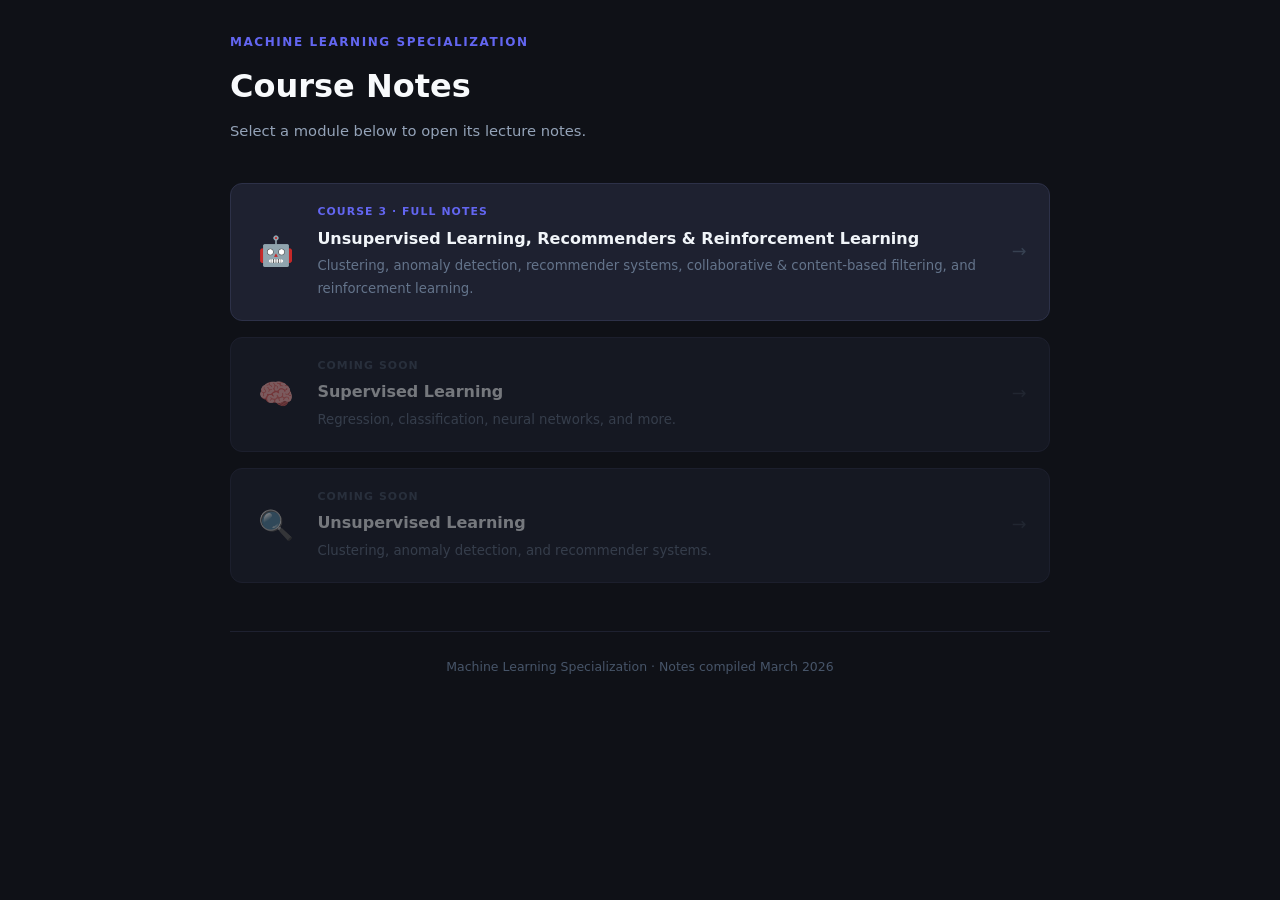
==== commit 0f8545a4: "notes updated" ====
--- a/index.html
+++ b/index.html
@@ -17,12 +17,12 @@
 
   <div class="module-list">
 
-    <a href="RL_Notes/index.html" class="module-card">
+    <a href="unsupervised/index.html" class="module-card">
       <div class="module-icon">🤖</div>
       <div class="module-info">
-        <div class="module-tag">Final Week · 5 Lectures</div>
-        <h2>Reinforcement Learning</h2>
-        <p>States, actions, rewards, returns, policies, MDPs, and the Q-function.</p>
+        <div class="module-tag">Course 3 · Full Notes</div>
+        <h2>Unsupervised Learning, Recommenders &amp; Reinforcement Learning</h2>
+        <p>Clustering, anomaly detection, recommender systems, collaborative &amp; content-based filtering, and reinforcement learning.</p>
       </div>
       <div class="module-arrow">→</div>
     </a>
